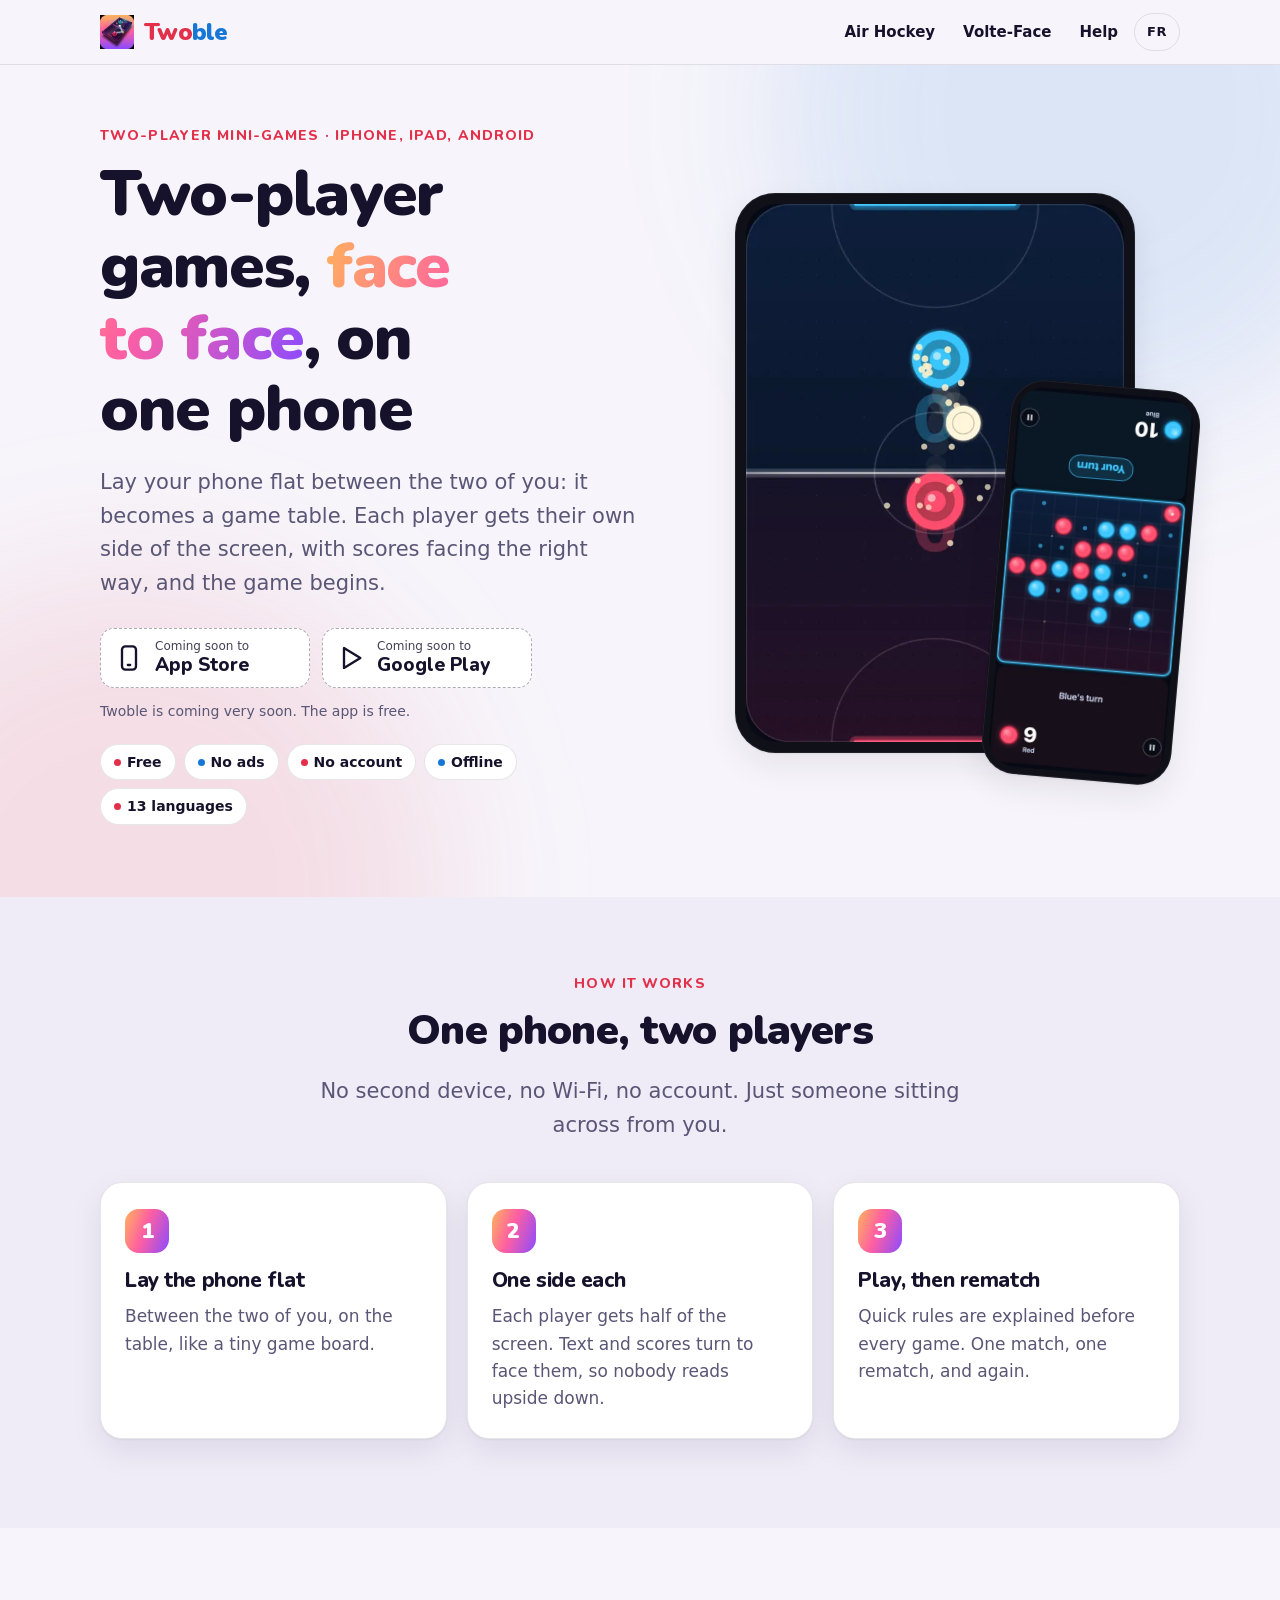
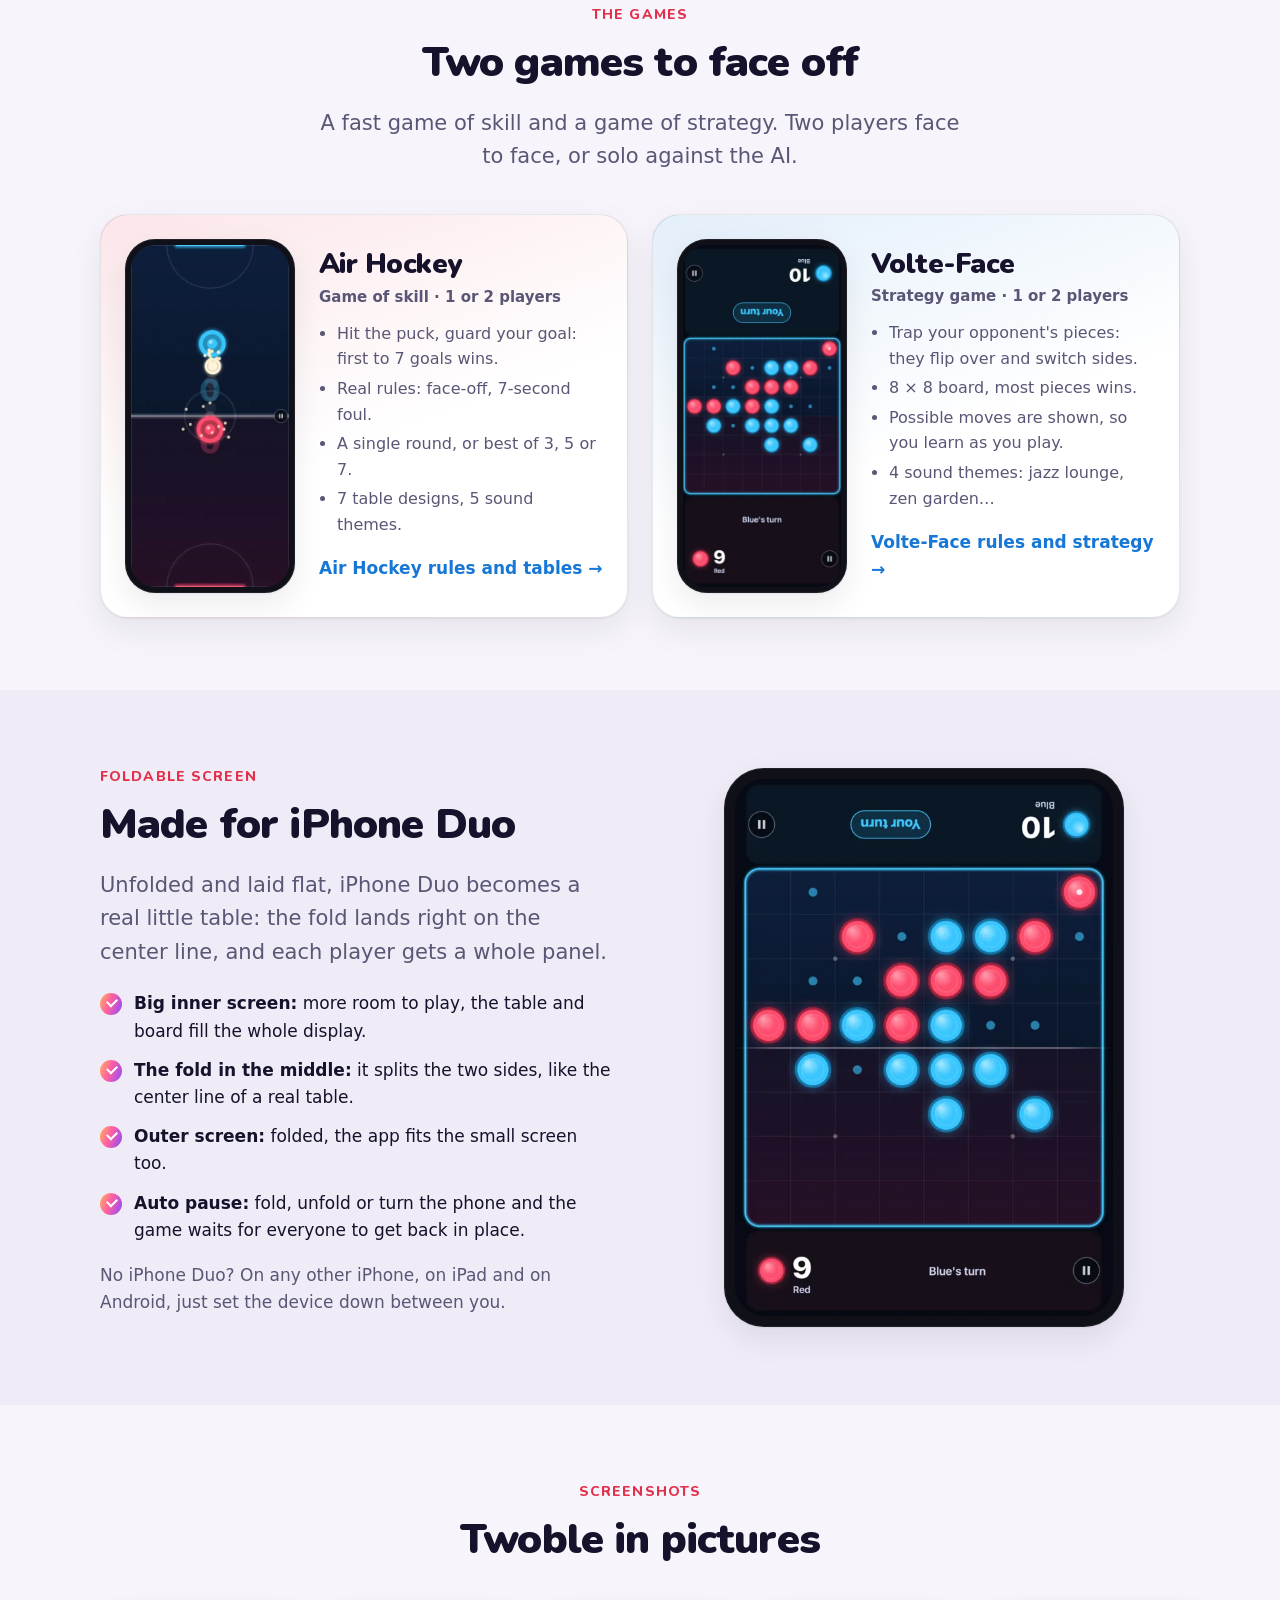
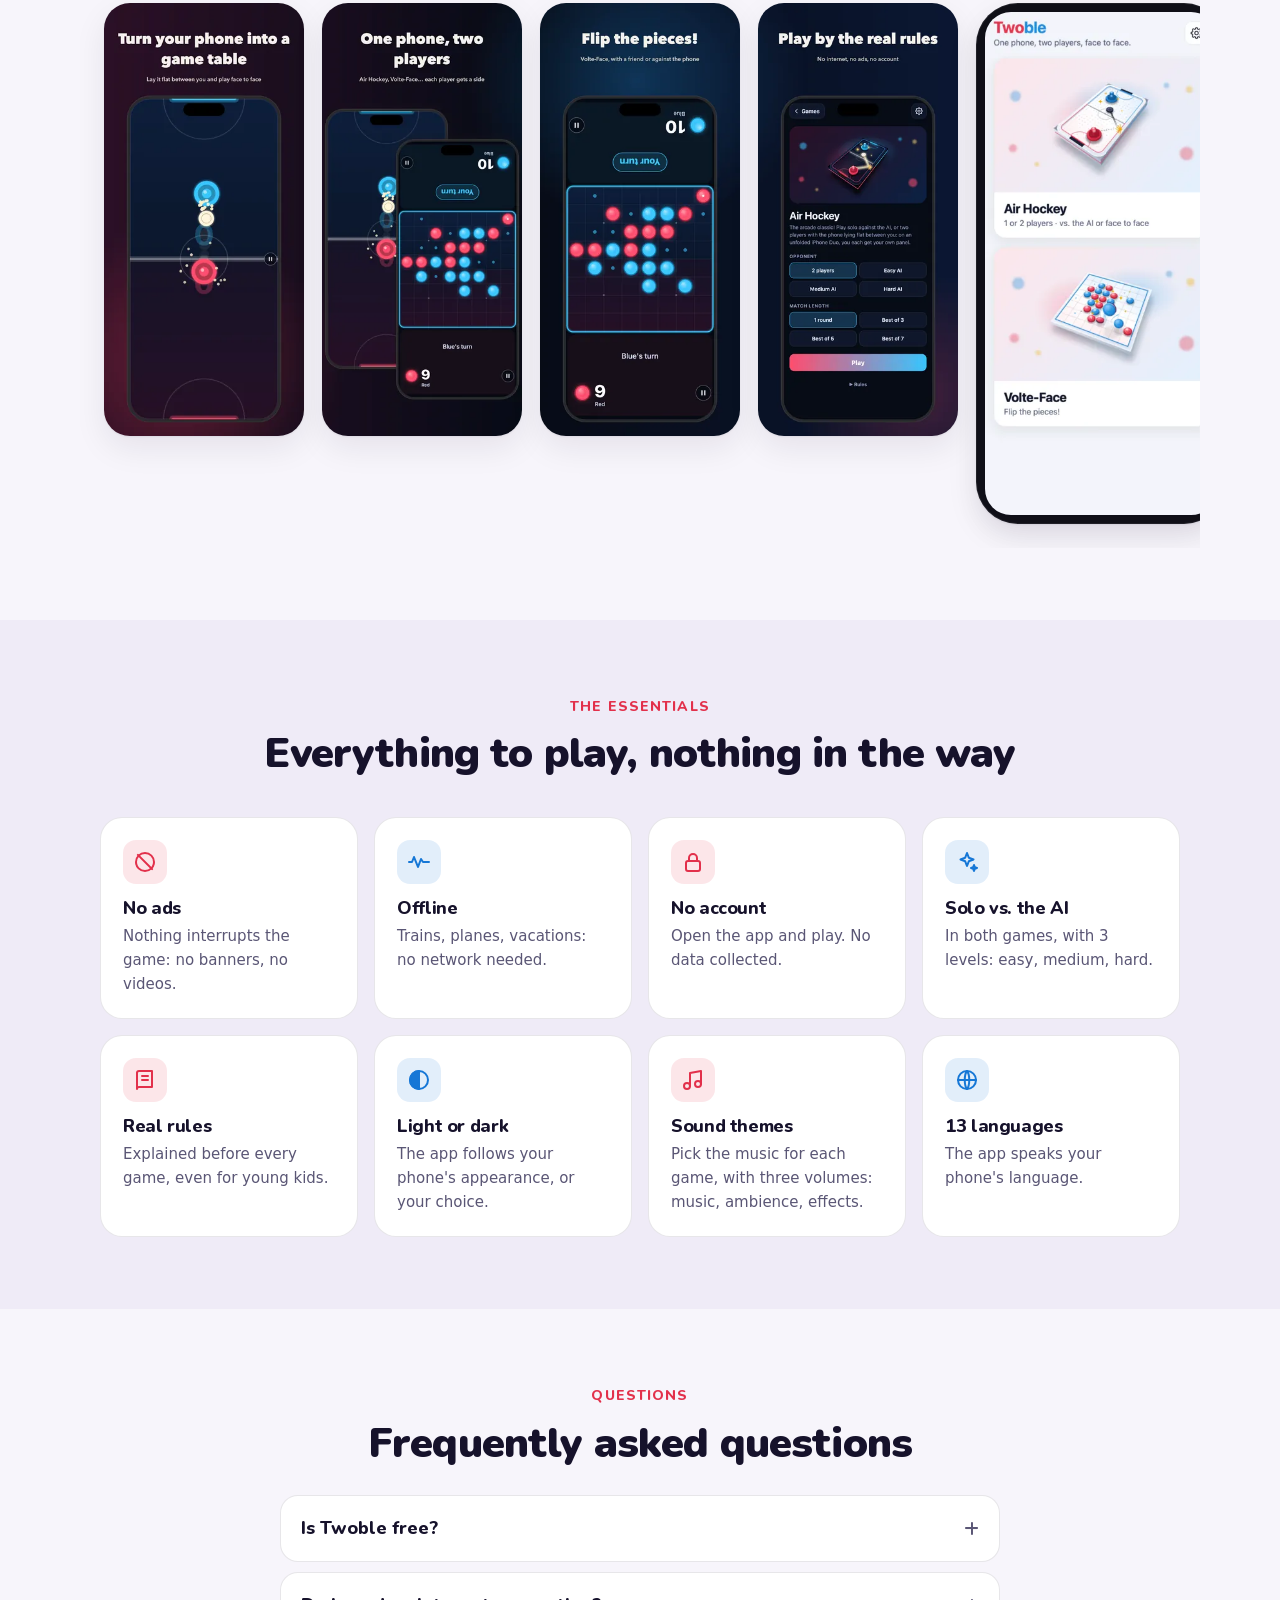
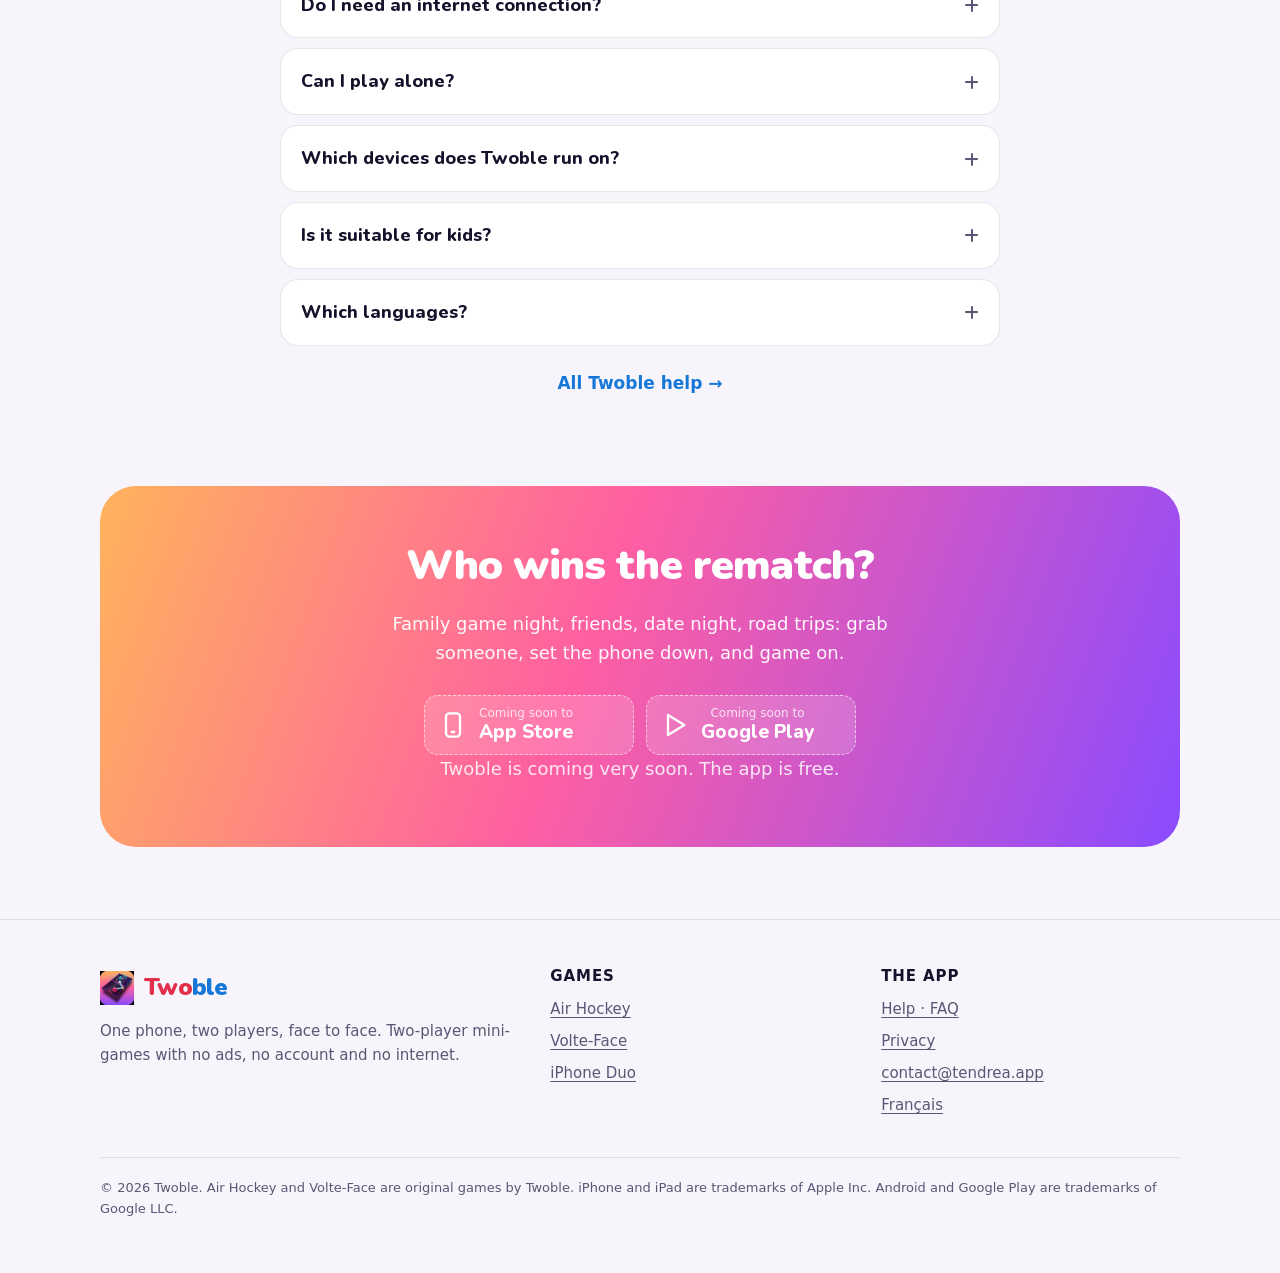
==== en/index.html @ 0d8c4d0e "Nouveau site Twoble : pages des jeux, captures, version anglaise, SEO - Accueil refait : présentatio" ====
<!doctype html>
<html lang="en">
<head>
<meta charset="utf-8">
<meta name="viewport" content="width=device-width, initial-scale=1, viewport-fit=cover">
<title>Twoble: 2 player games on one phone, face to face</title>
<meta name="description" content="Your phone becomes a game table: air hockey and Volte-Face, two players face to face or solo vs. the AI. Free, no ads, no account, offline.">
<link rel="canonical" href="https://me.bseb.it/twoble/en/">
<link rel="alternate" hreflang="fr" href="https://me.bseb.it/twoble/">
<link rel="alternate" hreflang="en" href="https://me.bseb.it/twoble/en/">
<link rel="alternate" hreflang="x-default" href="https://me.bseb.it/twoble/en/">
<meta name="robots" content="index, follow, max-image-preview:large">
<meta name="theme-color" content="#f7f5fb" media="(prefers-color-scheme: light)">
<meta name="theme-color" content="#090c1a" media="(prefers-color-scheme: dark)">
<meta name="color-scheme" content="light dark">
<meta name="apple-itunes-app" content="app-id=6828599340">
<meta property="og:type" content="website">
<meta property="og:site_name" content="Twoble">
<meta property="og:title" content="Twoble: 2 player games on one phone, face to face">
<meta property="og:description" content="Your phone becomes a game table: air hockey and Volte-Face, two players face to face or solo vs. the AI. Free, no ads, no account, offline.">
<meta property="og:url" content="https://me.bseb.it/twoble/en/">
<meta property="og:image" content="https://me.bseb.it/twoble/assets/img/og-en.jpg">
<meta property="og:image:width" content="1200">
<meta property="og:image:height" content="630">
<meta property="og:image:alt" content="Twoble: two-player games, face to face, on one phone">
<meta property="og:locale" content="en_US">
<meta property="og:locale:alternate" content="fr_FR">
<meta name="twitter:card" content="summary_large_image">
<link rel="icon" type="image/png" sizes="32x32" href="../favicon.png">
<link rel="icon" type="image/png" sizes="48x48" href="../favicon-48.png">
<link rel="apple-touch-icon" href="../apple-touch-icon.png">
<link rel="preload" href="../assets/fonts/nunito-latin.woff2" as="font" type="font/woff2" crossorigin>
<link rel="stylesheet" href="../assets/site.css?v=2026-10-30">
<script type="application/ld+json">{"@context":"https://schema.org","@graph":[{"@type":"WebSite","@id":"https://me.bseb.it/twoble/#website","name":"Twoble","url":"https://me.bseb.it/twoble/","inLanguage":["fr","en"]},{"@type":"WebPage","@id":"https://me.bseb.it/twoble/en/#webpage","url":"https://me.bseb.it/twoble/en/","name":"Twoble: 2 player games on one phone, face to face","description":"Your phone becomes a game table: air hockey and Volte-Face, two players face to face or solo vs. the AI. Free, no ads, no account, offline.","inLanguage":"en","isPartOf":{"@id":"https://me.bseb.it/twoble/#website"},"primaryImageOfPage":"https://me.bseb.it/twoble/assets/img/og-en.jpg","dateModified":"2026-10-30"},{"@type":"MobileApplication","@id":"https://me.bseb.it/twoble/#app","name":"Twoble","alternateName":"Twoble: Table for Two","description":"Your phone becomes a game table: air hockey and Volte-Face, two players face to face or solo vs. the AI. Free, no ads, no account, offline.","url":"https://me.bseb.it/twoble/en/","image":"https://me.bseb.it/twoble/assets/img/og-en.jpg","screenshot":["https://me.bseb.it/twoble/assets/img/en-store-01-table-640.webp","https://me.bseb.it/twoble/assets/img/en-store-02-deux-jeux-640.webp","https://me.bseb.it/twoble/assets/img/en-store-03-volte-face-640.webp","https://me.bseb.it/twoble/assets/img/en-store-04-regles-640.webp"],"applicationCategory":"GameApplication","applicationSubCategory":"Board games, two-player games","operatingSystem":"iOS 15+, iPadOS 15+, Android 7+","inLanguage":["fr","en","es","pt-BR","de","it","nl","pl","tr","ja","ko","zh-Hans","zh-Hant"],"contentRating":"4+","isAccessibleForFree":true,"offers":{"@type":"Offer","price":"0","priceCurrency":"EUR"}},{"@type":"FAQPage","mainEntity":[{"@type":"Question","name":"Is Twoble free?","acceptedAnswer":{"@type":"Answer","text":"Yes. Twoble is free and has no ads. No account needed."}},{"@type":"Question","name":"Do I need an internet connection?","acceptedAnswer":{"@type":"Answer","text":"No. Both games work completely offline: on the train, on a plane, on vacation or at the bottom of the garden."}},{"@type":"Question","name":"Can I play alone?","acceptedAnswer":{"@type":"Answer","text":"Yes. Air Hockey and Volte-Face can both be played against the AI, with three levels: easy, medium and hard."}},{"@type":"Question","name":"Which devices does Twoble run on?","acceptedAnswer":{"@type":"Answer","text":"iPhone and iPad (iOS 15 or later) and Android (Android 7 or later). The app is optimized for iPhone Duo and foldable phones."}},{"@type":"Question","name":"Is it suitable for kids?","acceptedAnswer":{"@type":"Answer","text":"Yes. The app is rated 4+, has no ads and collects no data. The rules are explained simply before every game, and Volte-Face shows the possible moves."}},{"@type":"Question","name":"Which languages?","acceptedAnswer":{"@type":"Answer","text":"13 languages: English, French, Spanish, Brazilian Portuguese, German, Italian, Dutch, Polish, Turkish, Japanese, Korean, Simplified Chinese and Traditional Chinese. The app follows your phone's language."}}]}]}</script>
</head>
<body>
<a class="skip" href="#main">Skip to content</a>
<div class="lang-hint" id="lang-hint" lang="fr"><div class="wrap"><a href="../" hreflang="fr">Cette page existe aussi en français →</a><button type="button" aria-label="Close">×</button></div></div>
<header class="site-header">
  <div class="wrap">
    <a class="logo" href="./" aria-label="Twoble home"><img src="../assets/img/icon-96.webp" width="34" height="34" alt=""><span class="wordmark"><span>Two</span><span>ble</span></span></a>
    <nav class="nav" aria-label="Main navigation">
      <a href="air-hockey.html">Air Hockey</a>
      <a href="volte-face.html">Volte-Face</a>
      <a class="hide-sm" href="support.html">Help</a>
      <a class="lang" href="../" hreflang="fr" lang="fr" title="Français">FR</a>
    </nav>
  </div>
</header>
<main id="main">

<section class="hero">
  <div class="wrap">
    <div>
      <span class="eyebrow">Two-player mini-games · iPhone, iPad, Android</span>
      <h1>Two-player games, <em>face to face</em>, on one phone</h1>
      <p class="lead">Lay your phone flat between the two of you: it becomes a game table. Each player gets their own side of the screen, with scores facing the right way, and the game begins.</p>
      <div class="stores"><span class="store soon"><svg viewBox="0 0 24 24" fill="none" stroke="currentColor" stroke-width="2" stroke-linecap="round" stroke-linejoin="round" aria-hidden="true"><rect x="6" y="2" width="12" height="20" rx="3"/><path d="M11 18h2"/></svg><span><small>Coming soon to</small><strong>App Store</strong></span></span><span class="store soon"><svg viewBox="0 0 24 24" fill="none" stroke="currentColor" stroke-width="2" stroke-linecap="round" stroke-linejoin="round" aria-hidden="true"><path d="M6 3.5v17l14-8.5z"/></svg><span><small>Coming soon to</small><strong>Google Play</strong></span></span></div><p class="store-note">Twoble is coming very soon. The app is free.</p>
      <ul class="chips" aria-label="At a glance">
        <li>Free</li><li>No ads</li><li>No account</li><li>Offline</li><li>13 languages</li>
      </ul>
    </div>
    <div class="devices">
      <div class="duo"><img src="../assets/img/en-duo-02-air-hockey-560.webp" srcset="../assets/img/en-duo-02-air-hockey-560.webp 560w, ../assets/img/en-duo-02-air-hockey-1120.webp 1120w" sizes="(max-width: 900px) 78vw, 400px" width="560" height="796" alt="Air hockey on an unfolded iPhone Duo: red mallet at the bottom, blue at the top, the fold across the middle of the table" fetchpriority="high" decoding="async"></div>
      <div class="phone "><img src="../assets/img/en-vf-play-dark-360.webp" srcset="../assets/img/en-vf-play-dark-360.webp 360w, ../assets/img/en-vf-play-dark-720.webp 720w" sizes="190px" width="360" height="780" alt="A game of Volte-Face on a phone: red and blue pieces on an 8 × 8 board" fetchpriority="high" decoding="async"></div>
    </div>
  </div>
</section>

<section class="band" id="how-it-works">
  <div class="wrap center">
    <span class="eyebrow">How it works</span>
    <h2>One phone, two players</h2>
    <p class="lead">No second device, no Wi-Fi, no account. Just someone sitting across from you.</p>
    <ol class="steps" style="text-align:left">
      <li><h3>Lay the phone flat</h3><p>Between the two of you, on the table, like a tiny game board.</p></li>
      <li><h3>One side each</h3><p>Each player gets half of the screen. Text and scores turn to face them, so nobody reads upside down.</p></li>
      <li><h3>Play, then rematch</h3><p>Quick rules are explained before every game. One match, one rematch, and again.</p></li>
    </ol>
  </div>
</section>

<section id="games">
  <div class="wrap">
    <div class="center">
      <span class="eyebrow">The games</span>
      <h2>Two games to face off</h2>
      <p class="lead">A fast game of skill and a game of strategy. Two players face to face, or solo against the AI.</p>
    </div>
    <div class="games">
      <article class="game red">
        <div class="phone "><img src="../assets/img/ah-neon-360.webp" srcset="../assets/img/ah-neon-360.webp 360w, ../assets/img/ah-neon-720.webp 720w" sizes="170px" width="360" height="780" alt="Air hockey table with the Neon design, mid-game" loading="lazy" decoding="async"></div>
        <div>
          <h3>Air Hockey</h3>
          <p class="tag">Game of skill · 1 or 2 players</p>
          <ul>
            <li>Hit the puck, guard your goal: first to 7 goals wins.</li>
            <li>Real rules: face-off, 7-second foul.</li>
            <li>A single round, or best of 3, 5 or 7.</li>
            <li>7 table designs, 5 sound themes.</li>
          </ul>
          <a class="more" href="air-hockey.html">Air Hockey rules and tables</a>
        </div>
      </article>
      <article class="game blue">
        <div class="phone "><img src="../assets/img/en-vf-play-dark-360.webp" srcset="../assets/img/en-vf-play-dark-360.webp 360w, ../assets/img/en-vf-play-dark-720.webp 720w" sizes="170px" width="360" height="780" alt="Volte-Face board in the middle of a game" loading="lazy" decoding="async"></div>
        <div>
          <h3>Volte-Face</h3>
          <p class="tag">Strategy game · 1 or 2 players</p>
          <ul>
            <li>Trap your opponent's pieces: they flip over and switch sides.</li>
            <li>8 × 8 board, most pieces wins.</li>
            <li>Possible moves are shown, so you learn as you play.</li>
            <li>4 sound themes: jazz lounge, zen garden…</li>
          </ul>
          <a class="more" href="volte-face.html">Volte-Face rules and strategy</a>
        </div>
      </article>
    </div>
  </div>
</section>

<section class="band" id="iphone-duo">
  <div class="wrap split">
    <div>
      <span class="eyebrow">Foldable screen</span>
      <h2>Made for iPhone Duo</h2>
      <p class="lead">Unfolded and laid flat, iPhone Duo becomes a real little table: the fold lands right on the center line, and each player gets a whole panel.</p>
      <ul class="checks">
        <li><b>Big inner screen:</b> more room to play, the table and board fill the whole display.</li>
        <li><b>The fold in the middle:</b> it splits the two sides, like the center line of a real table.</li>
        <li><b>Outer screen:</b> folded, the app fits the small screen too.</li>
        <li><b>Auto pause:</b> fold, unfold or turn the phone and the game waits for everyone to get back in place.</li>
      </ul>
      <p class="muted" style="margin-top:18px">No iPhone Duo? On any other iPhone, on iPad and on Android, just set the device down between you.</p>
    </div>
    <div class="pair" style="align-items:center">
      <div class="duo"><img src="../assets/img/en-duo-03-volte-face-560.webp" srcset="../assets/img/en-duo-03-volte-face-560.webp 560w, ../assets/img/en-duo-03-volte-face-1120.webp 1120w" sizes="(max-width: 900px) 70vw, 400px" width="560" height="796" alt="Volte-Face on the iPhone Duo inner screen: one panel per player" loading="lazy" decoding="async"></div>
    </div>
  </div>
</section>

<section id="screenshots">
  <div class="wrap center">
    <span class="eyebrow">Screenshots</span>
    <h2>Twoble in pictures</h2>
  </div>
  <div class="gallery" tabindex="0" aria-label="Twoble screenshots">
    <figure><img src="../assets/img/en-store-01-table-320.webp" srcset="../assets/img/en-store-01-table-320.webp 320w, ../assets/img/en-store-01-table-640.webp 640w" sizes="240px" width="320" height="694" alt="Your phone becomes a game table: air hockey" loading="lazy" decoding="async"></figure>
    <figure><img src="../assets/img/en-store-02-deux-jeux-320.webp" srcset="../assets/img/en-store-02-deux-jeux-320.webp 320w, ../assets/img/en-store-02-deux-jeux-640.webp 640w" sizes="240px" width="320" height="694" alt="One phone, two players: Air Hockey and Volte-Face" loading="lazy" decoding="async"></figure>
    <figure><img src="../assets/img/en-store-03-volte-face-320.webp" srcset="../assets/img/en-store-03-volte-face-320.webp 320w, ../assets/img/en-store-03-volte-face-640.webp 640w" sizes="240px" width="320" height="694" alt="Flip the pieces: Volte-Face, two players or against the phone" loading="lazy" decoding="async"></figure>
    <figure><img src="../assets/img/en-store-04-regles-320.webp" srcset="../assets/img/en-store-04-regles-320.webp 320w, ../assets/img/en-store-04-regles-640.webp 640w" sizes="240px" width="320" height="694" alt="Real rules, no internet, no ads, no account" loading="lazy" decoding="async"></figure>
    <figure><div class="phone "><img src="../assets/img/en-hub-light-360.webp" srcset="../assets/img/en-hub-light-360.webp 360w, ../assets/img/en-hub-light-720.webp 720w" sizes="240px" width="360" height="780" alt="The Twoble home screen in light mode" loading="lazy" decoding="async"></div></figure>
  </div>
</section>

<section class="band">
  <div class="wrap">
    <div class="center">
      <span class="eyebrow">The essentials</span>
      <h2>Everything to play, nothing in the way</h2>
    </div>
    <div class="features">
      <div class="feature"><div class="ico"><svg viewBox="0 0 24 24" fill="none" stroke="currentColor" stroke-width="2" stroke-linecap="round" stroke-linejoin="round" aria-hidden="true"><path d="M4.9 4.9l14.2 14.2"/><circle cx="12" cy="12" r="9"/></svg></div><h3>No ads</h3><p>Nothing interrupts the game: no banners, no videos.</p></div>
      <div class="feature"><div class="ico"><svg viewBox="0 0 24 24" fill="none" stroke="currentColor" stroke-width="2" stroke-linecap="round" stroke-linejoin="round" aria-hidden="true"><path d="M2 12h3l2-5 4 10 3-8 2 3h6"/></svg></div><h3>Offline</h3><p>Trains, planes, vacations: no network needed.</p></div>
      <div class="feature"><div class="ico"><svg viewBox="0 0 24 24" fill="none" stroke="currentColor" stroke-width="2" stroke-linecap="round" stroke-linejoin="round" aria-hidden="true"><rect x="5" y="11" width="14" height="10" rx="2"/><path d="M8 11V8a4 4 0 0 1 8 0v3"/></svg></div><h3>No account</h3><p>Open the app and play. No data collected.</p></div>
      <div class="feature"><div class="ico"><svg viewBox="0 0 24 24" fill="none" stroke="currentColor" stroke-width="2" stroke-linecap="round" stroke-linejoin="round" aria-hidden="true"><path d="M12 3l1.8 4.7L18.5 9.5l-4.7 1.8L12 16l-1.8-4.7L5.5 9.5l4.7-1.8z"/><path d="M19 15l.8 2.2L22 18l-2.2.8L19 21l-.8-2.2L16 18l2.2-.8z"/></svg></div><h3>Solo vs. the AI</h3><p>In both games, with 3 levels: easy, medium, hard.</p></div>
      <div class="feature"><div class="ico"><svg viewBox="0 0 24 24" fill="none" stroke="currentColor" stroke-width="2" stroke-linecap="round" stroke-linejoin="round" aria-hidden="true"><path d="M4 5a2 2 0 0 1 2-2h13v16H6a2 2 0 0 0-2 2z"/><path d="M4 19V5M9 8h6M9 12h6"/></svg></div><h3>Real rules</h3><p>Explained before every game, even for young kids.</p></div>
      <div class="feature"><div class="ico"><svg viewBox="0 0 24 24" fill="none" stroke="currentColor" stroke-width="2" stroke-linecap="round" stroke-linejoin="round" aria-hidden="true"><circle cx="12" cy="12" r="9"/><path d="M12 3a9 9 0 0 0 0 18z" fill="currentColor"/></svg></div><h3>Light or dark</h3><p>The app follows your phone's appearance, or your choice.</p></div>
      <div class="feature"><div class="ico"><svg viewBox="0 0 24 24" fill="none" stroke="currentColor" stroke-width="2" stroke-linecap="round" stroke-linejoin="round" aria-hidden="true"><path d="M9 18V5l11-2v13"/><circle cx="6" cy="18" r="3"/><circle cx="17" cy="16" r="3"/></svg></div><h3>Sound themes</h3><p>Pick the music for each game, with three volumes: music, ambience, effects.</p></div>
      <div class="feature"><div class="ico"><svg viewBox="0 0 24 24" fill="none" stroke="currentColor" stroke-width="2" stroke-linecap="round" stroke-linejoin="round" aria-hidden="true"><circle cx="12" cy="12" r="9"/><path d="M3 12h18M12 3c3 3.5 3 14.5 0 18M12 3c-3 3.5-3 14.5 0 18"/></svg></div><h3>13 languages</h3><p>The app speaks your phone's language.</p></div>
    </div>
  </div>
</section>

<section id="faq">
  <div class="wrap narrow">
    <div class="center">
      <span class="eyebrow">Questions</span>
      <h2>Frequently asked questions</h2>
    </div>
    <div class="faq"><details><summary>Is Twoble free?</summary><div><p>Yes. Twoble is free and has no ads. No account needed.</p></div></details><details><summary>Do I need an internet connection?</summary><div><p>No. Both games work completely offline: on the train, on a plane, on vacation or at the bottom of the garden.</p></div></details><details><summary>Can I play alone?</summary><div><p>Yes. Air Hockey and Volte-Face can both be played against the AI, with three levels: easy, medium and hard.</p></div></details><details><summary>Which devices does Twoble run on?</summary><div><p>iPhone and iPad (iOS 15 or later) and Android (Android 7 or later). The app is optimized for iPhone Duo and foldable phones.</p></div></details><details><summary>Is it suitable for kids?</summary><div><p>Yes. The app is rated 4+, has no ads and collects no data. The rules are explained simply before every game, and Volte-Face shows the possible moves.</p></div></details><details><summary>Which languages?</summary><div><p>13 languages: English, French, Spanish, Brazilian Portuguese, German, Italian, Dutch, Polish, Turkish, Japanese, Korean, Simplified Chinese and Traditional Chinese. The app follows your phone's language.</p></div></details></div>
    <p class="center" style="margin-top:24px"><a class="more" href="support.html">All Twoble help</a></p>
  </div>
</section>

<section style="padding-top:0">
  <div class="wrap">
    <div class="cta">
      <h2>Who wins the rematch?</h2>
      <p>Family game night, friends, date night, road trips: grab someone, set the phone down, and game on.</p>
      <div class="stores"><span class="store soon"><svg viewBox="0 0 24 24" fill="none" stroke="currentColor" stroke-width="2" stroke-linecap="round" stroke-linejoin="round" aria-hidden="true"><rect x="6" y="2" width="12" height="20" rx="3"/><path d="M11 18h2"/></svg><span><small>Coming soon to</small><strong>App Store</strong></span></span><span class="store soon"><svg viewBox="0 0 24 24" fill="none" stroke="currentColor" stroke-width="2" stroke-linecap="round" stroke-linejoin="round" aria-hidden="true"><path d="M6 3.5v17l14-8.5z"/></svg><span><small>Coming soon to</small><strong>Google Play</strong></span></span></div><p class="store-note">Twoble is coming very soon. The app is free.</p>
    </div>
  </div>
</section>
</main>
<footer class="site-footer">
  <div class="wrap">
    <div class="about">
      <a class="logo" href="./" aria-label="Twoble home"><img src="../assets/img/icon-96.webp" width="34" height="34" alt="" loading="lazy"><span class="wordmark"><span>Two</span><span>ble</span></span></a>
      <p style="margin-top:12px">One phone, two players, face to face. Two-player mini-games with no ads, no account and no internet.</p>
    </div>
    <div>
      <h2>Games</h2>
      <ul>
        <li><a href="air-hockey.html">Air Hockey</a></li>
        <li><a href="volte-face.html">Volte-Face</a></li>
        <li><a href="./#iphone-duo">iPhone Duo</a></li>
      </ul>
    </div>
    <div>
      <h2>The app</h2>
      <ul>
        <li><a href="support.html">Help · FAQ</a></li>
        <li><a href="privacy.html">Privacy</a></li>
        <li><a href="mailto:contact@tendrea.app">contact@tendrea.app</a></li>
        <li><a href="../" hreflang="fr" lang="fr">Français</a></li>
      </ul>
    </div>
    <p class="legal">© 2026 Twoble. Air Hockey and Volte-Face are original games by Twoble. iPhone and iPad are trademarks of Apple Inc. Android and Google Play are trademarks of Google LLC.</p>
  </div>
</footer>
<script>
(function () {
  var key = 'twoble-lang-hint', el = document.getElementById('lang-hint');
  try { if (localStorage.getItem(key)) return; } catch (e) {}
  var langs = navigator.languages && navigator.languages.length ? navigator.languages : [navigator.language || ''];
  var fr = function (l) { return String(l).toLowerCase().indexOf('fr') === 0; };
  var show = document.documentElement.lang === 'fr' ? !langs.some(fr) : fr(langs[0]);
  if (!show) return;
  el.className += ' show';
  el.querySelector('button').onclick = function () {
    el.className = 'lang-hint';
    try { localStorage.setItem(key, '1'); } catch (e) {}
  };
})();
</script>
</body>
</html>
---- assets/site.css ----
/* Twoble website: one stylesheet for every page, light and dark. */
@font-face {
  font-family: "Nunito";
  src: url("fonts/nunito-latin.woff2") format("woff2");
  font-weight: 600 900;
  font-display: swap;
  unicode-range: U+0000-00FF, U+0131, U+0152-0153, U+02BB-02BC, U+02C6, U+02DA, U+02DC, U+0304, U+0308, U+0329, U+2000-206F, U+20AC, U+2122, U+2191, U+2193, U+2212, U+2215, U+FEFF, U+FFFD;
}

:root {
  color-scheme: light dark;
  --bg: #f7f5fb;
  --bg-2: #efebf7;
  --surface: #ffffff;
  --fg: #16122b;
  --muted: #5a5675;
  --line: rgba(22, 18, 43, .1);
  --red: #e2304b;
  --blue: #1677d6;
  --red-soft: rgba(226, 48, 75, .12);
  --blue-soft: rgba(22, 119, 214, .12);
  --sunset: linear-gradient(110deg, #ffb35c 0%, #ff5fa2 45%, #8a4bff 100%);
  --shadow: 0 1px 2px rgba(22, 18, 43, .06), 0 12px 32px rgba(22, 18, 43, .08);
  --device: #101018;
  --radius: 22px;
  --display: ui-rounded, "SF Pro Rounded", "Nunito", system-ui, sans-serif;
  --text: system-ui, -apple-system, "Segoe UI", Roboto, "Helvetica Neue", Arial, sans-serif;
}
@media (prefers-color-scheme: dark) {
  :root {
    --bg: #090c1a;
    --bg-2: #0e1328;
    --surface: #121834;
    --fg: #eef1ff;
    --muted: #9ba4c9;
    --line: rgba(255, 255, 255, .09);
    --red: #ff4d6d;
    --blue: #38c6ff;
    --red-soft: rgba(255, 77, 109, .14);
    --blue-soft: rgba(56, 198, 255, .13);
    --shadow: 0 1px 2px rgba(0, 0, 0, .4), 0 16px 40px rgba(0, 0, 0, .35);
    --device: #05060c;
  }
}

* { box-sizing: border-box; }
html { -webkit-text-size-adjust: 100%; scroll-padding-top: 80px; }
@media (prefers-reduced-motion: no-preference) { html { scroll-behavior: smooth; } }
body { margin: 0; background: var(--bg); color: var(--fg); font: 17px/1.6 var(--text); overflow-x: hidden; }
img { max-width: 100%; height: auto; display: block; }
a { color: var(--blue); text-underline-offset: 3px; }
a:hover { text-decoration-thickness: 2px; }
:focus-visible { outline: 3px solid var(--blue); outline-offset: 3px; border-radius: 6px; }
h1, h2, h3 { font-family: var(--display); line-height: 1.12; letter-spacing: -.02em; margin: 0 0 .5em; text-wrap: balance; }
h1 { font-size: clamp(36px, 6.2vw, 64px); font-weight: 900; }
h2 { font-size: clamp(28px, 4vw, 42px); font-weight: 900; }
h3 { font-size: 21px; font-weight: 800; }
p { margin: 0 0 1em; }
b, strong { font-weight: 700; }
.wrap { width: 100%; max-width: 1120px; margin: 0 auto; padding: 0 20px; }
.narrow { max-width: 760px; }
.muted { color: var(--muted); }
.skip { position: absolute; left: -999px; top: 8px; background: var(--surface); padding: 8px 14px; border-radius: 10px; z-index: 50; }
.skip:focus { left: 8px; }

/* Header */
.site-header { position: sticky; top: 0; z-index: 20; background: color-mix(in srgb, var(--bg) 82%, transparent);
  -webkit-backdrop-filter: saturate(1.6) blur(14px); backdrop-filter: saturate(1.6) blur(14px); border-bottom: 1px solid var(--line); }
.site-header .wrap { display: flex; align-items: center; gap: 16px; height: 64px; }
.logo { display: flex; align-items: center; gap: 10px; text-decoration: none; color: var(--fg); margin-right: auto; }
.logo img { width: 34px; height: 34px; }
.wordmark { font-family: var(--display); font-weight: 900; font-size: 24px; letter-spacing: -.03em; }
.wordmark span:first-child { color: var(--red); }
.wordmark span:last-child { color: var(--blue); }
.nav { display: flex; align-items: center; gap: 4px; }
.nav a { color: var(--fg); text-decoration: none; font-weight: 600; font-size: 15px; padding: 8px 12px; border-radius: 99px; white-space: nowrap; }
.nav a:hover, .nav a[aria-current="page"] { background: var(--bg-2); }
.nav .lang { border: 1px solid var(--line); font-size: 13px; letter-spacing: .04em; }
@media (max-width: 760px) {
  .nav .hide-sm { display: none; }
  .nav a { padding: 8px 9px; }
}
@media (max-width: 420px) {
  .wrap { padding: 0 16px; }
  .site-header .wrap { gap: 8px; }
  .logo { gap: 8px; }
  .logo img { width: 30px; height: 30px; }
  .wordmark { font-size: 21px; }
  .nav { gap: 2px; }
  .nav a { font-size: 14px; padding: 6px 7px; }
}

/* Language suggestion */
.lang-hint { display: none; background: var(--sunset); color: #fff; font-weight: 600; font-size: 15px; }
.lang-hint.show { display: block; }
.lang-hint .wrap { display: flex; align-items: center; gap: 12px; min-height: 44px; }
.lang-hint a { color: #fff; margin-right: auto; }
.lang-hint button { background: none; border: 0; color: #fff; font-size: 22px; line-height: 1; cursor: pointer; padding: 4px 8px; }

/* Sections */
section { padding: 72px 0; }
.eyebrow { display: inline-block; font-family: var(--display); font-weight: 800; font-size: 14px; letter-spacing: .08em;
  text-transform: uppercase; color: var(--red); margin-bottom: 12px; }
.lead { font-size: clamp(18px, 2.2vw, 21px); color: var(--muted); max-width: 640px; }
.center { text-align: center; }
.center .lead { margin-left: auto; margin-right: auto; }
.band { background: var(--bg-2); }

/* Hero */
.hero { position: relative; padding: 56px 0 72px; overflow: hidden; isolation: isolate; }
.hero::before, .hero::after { content: ""; position: absolute; z-index: -1; width: 620px; height: 620px; border-radius: 50%; filter: blur(80px); opacity: .55; }
.hero::before { background: var(--blue-soft); top: -260px; right: -120px; opacity: 1; }
.hero::after { background: var(--red-soft); bottom: -300px; left: -180px; opacity: 1; }
.hero .wrap { display: grid; grid-template-columns: 1.05fr .95fr; gap: 48px; align-items: center; }
.hero .wrap > *, .split > * { min-width: 0; }
.hero h1 { margin-bottom: 20px; }
.hero h1 em { font-style: normal; background: var(--sunset); -webkit-background-clip: text; background-clip: text; color: transparent; }
@media (max-width: 900px) {
  .hero { padding-top: 36px; }
  .hero .wrap { grid-template-columns: 1fr; gap: 40px; }
}

.chips { display: flex; flex-wrap: wrap; gap: 8px; margin: 22px 0 0; padding: 0; list-style: none; }
.chips li { display: inline-flex; align-items: center; gap: 6px; padding: 6px 13px; border-radius: 99px; background: var(--surface);
  border: 1px solid var(--line); font-size: 14px; font-weight: 600; }
.chips li::before { content: ""; width: 7px; height: 7px; border-radius: 50%; background: var(--blue); }
.chips li:nth-child(odd)::before { background: var(--red); }

/* Store buttons */
.stores { display: flex; flex-wrap: wrap; gap: 12px; margin-top: 28px; }
.store { display: inline-flex; align-items: center; gap: 12px; padding: 10px 20px 10px 14px; border-radius: 14px; text-decoration: none;
  background: var(--fg); color: var(--bg); flex: 0 1 210px; min-width: 0; }
.store svg { width: 28px; height: 28px; flex: none; }
.store small { display: block; font-size: 12px; opacity: .8; line-height: 1.2; }
.store strong { display: block; font-family: var(--display); font-size: 19px; font-weight: 800; line-height: 1.2; }
.store.soon { background: var(--surface); color: var(--fg); border: 1.5px dashed color-mix(in srgb, var(--fg) 35%, transparent); }
.store-note { font-size: 14px; color: var(--muted); margin: 12px 0 0; }
@media (max-width: 520px) {
  .stores { gap: 10px; }
  .store { flex: 1 1 0; gap: 10px; padding: 9px 12px; }
  .store svg { width: 24px; height: 24px; }
  .store strong { font-size: 17px; }
}

/* Devices */
.devices { position: relative; display: flex; justify-content: center; align-items: center; min-height: 420px; }
.phone { position: relative; width: 250px; padding: 9px; border-radius: 42px; background: var(--device); box-shadow: var(--shadow), 0 0 0 1px rgba(255, 255, 255, .07) inset; flex: none; }
.phone img { border-radius: 33px; width: 100%; aspect-ratio: 430 / 932; object-fit: cover; }
.phone.sm { width: 200px; border-radius: 36px; padding: 7px; }
.phone.sm img { border-radius: 29px; }
.duo { position: relative; width: min(400px, 100%); padding: 11px; border-radius: 40px; background: var(--device); box-shadow: var(--shadow), 0 0 0 1px rgba(255, 255, 255, .07) inset; flex: none; }
.duo img { border-radius: 30px; width: 100%; aspect-ratio: 669 / 951; object-fit: cover; }
.duo::after { content: ""; position: absolute; left: 11px; right: 11px; top: 50%; height: 2px; transform: translateY(-1px);
  background: linear-gradient(90deg, transparent, rgba(255, 255, 255, .28) 12%, rgba(255, 255, 255, .28) 88%, transparent); pointer-events: none; }
.duo.outer { width: 230px; border-radius: 36px; padding: 9px; }
.duo.outer img { aspect-ratio: 466 / 678; border-radius: 28px; }
.duo.outer::after { display: none; }
.hero .devices .duo { width: min(400px, 78vw); }
.hero .devices .phone { position: absolute; right: -6px; bottom: -28px; width: min(190px, 36vw); padding: 7px; border-radius: 34px; transform: rotate(5deg); }
.hero .devices .phone img { border-radius: 27px; }
@media (max-width: 900px) { .hero .devices .phone { right: 0; } }
.pair { display: flex; gap: 20px; justify-content: center; align-items: flex-start; }
.pair .phone { width: min(250px, calc(50% - 10px)); }
.pair .phone:only-child { width: min(280px, 70%); }
.pair .phone:nth-child(2) { margin-top: 40px; }
@media (max-width: 600px) {
  .pair .phone { width: calc(50% - 10px); padding: 6px; border-radius: 30px; }
  .pair .phone img { border-radius: 24px; }
  .pair .phone:nth-child(2) { margin-top: 28px; }
}
figure { margin: 0; }
figcaption { font-size: 14px; color: var(--muted); text-align: center; margin-top: 12px; }

/* Steps */
.steps { display: grid; grid-template-columns: repeat(3, 1fr); gap: 20px; counter-reset: step; margin-top: 40px; padding: 0; list-style: none; }
.steps li { background: var(--surface); border: 1px solid var(--line); border-radius: var(--radius); padding: 26px 24px; box-shadow: var(--shadow); counter-increment: step; }
.steps li::before { content: counter(step); display: grid; place-items: center; width: 44px; height: 44px; border-radius: 14px; margin-bottom: 16px;
  font-family: var(--display); font-weight: 900; font-size: 22px; color: #fff; background: var(--sunset); }
.steps p { margin: 0; color: var(--muted); }
@media (max-width: 820px) { .steps { grid-template-columns: 1fr; } }

/* Game cards */
.games { display: grid; grid-template-columns: 1fr 1fr; gap: 24px; margin-top: 40px; }
.game { display: grid; grid-template-columns: 170px 1fr; gap: 24px; align-items: center; background: var(--surface); border: 1px solid var(--line);
  border-radius: 28px; padding: 24px; box-shadow: var(--shadow); position: relative; overflow: hidden; }
.game.red { background: linear-gradient(160deg, var(--red-soft), transparent 55%), var(--surface); }
.game.blue { background: linear-gradient(160deg, var(--blue-soft), transparent 55%), var(--surface); }
.game .phone { width: 170px; padding: 6px; border-radius: 30px; }
.game .phone img { border-radius: 24px; }
.game h3 { font-size: 28px; font-weight: 900; margin-bottom: 4px; }
.game .tag { font-weight: 700; color: var(--muted); font-size: 15px; margin-bottom: 12px; }
.game ul { margin: 0 0 18px; padding-left: 18px; color: var(--muted); font-size: 16px; }
.game ul li { margin-bottom: 4px; }
.more { font-weight: 700; text-decoration: none; }
.more::after { content: " →"; }
.game .more::before { content: ""; position: absolute; inset: 0; }
@media (max-width: 960px) { .games { grid-template-columns: 1fr; } }
@media (max-width: 520px) {
  .game { grid-template-columns: 1fr; }
  .game .phone { width: 150px; margin: 0 auto; }
}

/* Split feature (text + image) */
.split { display: grid; grid-template-columns: 1fr 1fr; gap: 56px; align-items: center; }
.split.flip > :first-child { order: 2; }
@media (max-width: 900px) { .split { grid-template-columns: 1fr; gap: 40px; } .split.flip > :first-child { order: 0; } }
.checks { list-style: none; padding: 0; margin: 20px 0 0; }
.checks li { position: relative; padding-left: 34px; margin-bottom: 12px; }
.checks li::before { content: ""; position: absolute; left: 0; top: 3px; width: 22px; height: 22px; border-radius: 50%; background: var(--sunset); }
.checks li::after { content: ""; position: absolute; left: 7px; top: 8px; width: 8px; height: 5px; border: solid #fff; border-width: 0 0 2.5px 2.5px; transform: rotate(-45deg); }

/* Features grid */
.features { display: grid; grid-template-columns: repeat(4, 1fr); gap: 16px; margin-top: 40px; }
.feature { background: var(--surface); border: 1px solid var(--line); border-radius: var(--radius); padding: 22px; }
.feature .ico { width: 44px; height: 44px; border-radius: 13px; display: grid; place-items: center; margin-bottom: 14px; background: var(--blue-soft); color: var(--blue); }
.feature:nth-child(odd) .ico { background: var(--red-soft); color: var(--red); }
.feature .ico svg { width: 24px; height: 24px; }
.feature h3 { font-size: 18px; margin-bottom: 6px; }
.feature p { margin: 0; color: var(--muted); font-size: 15px; }
@media (max-width: 960px) { .features { grid-template-columns: 1fr 1fr; } }
@media (max-width: 520px) { .features { grid-template-columns: 1fr; } }

/* Gallery */
.gallery { display: flex; gap: 18px; overflow-x: auto; scroll-snap-type: x mandatory; padding: 8px 20px 24px; margin: 32px auto 0; max-width: 1120px;
  scrollbar-width: thin; -webkit-overflow-scrolling: touch; }
.gallery figure { flex: none; width: 240px; scroll-snap-align: center; }
.gallery > :first-child { margin-left: auto; }
.gallery > :last-child { margin-right: auto; }
.gallery img { border-radius: 26px; box-shadow: var(--shadow); aspect-ratio: 1290 / 2796; object-fit: cover; }
@media (min-width: 1100px) { .gallery figure { width: 200px; } }

/* Theme grid (air hockey tables) */
.themes { display: grid; grid-template-columns: repeat(7, 1fr); gap: 14px; margin-top: 32px; }
.themes figure { text-align: center; }
.themes img { border-radius: 18px; box-shadow: var(--shadow); aspect-ratio: 430 / 932; object-fit: cover; border: 4px solid var(--device); }
.themes figcaption { margin-top: 10px; color: var(--fg); font-weight: 700; font-size: 15px; }
.themes figcaption span { display: block; color: var(--muted); font-weight: 400; font-size: 13px; line-height: 1.35; margin-top: 2px; }
.mode-label { display: inline-block; font-size: 12px; font-weight: 700; padding: 2px 8px; border-radius: 99px; background: var(--bg-2); color: var(--muted); margin-top: 6px; }
@media (max-width: 1000px) { .themes { grid-template-columns: repeat(4, 1fr); } }
@media (max-width: 560px) { .themes { grid-template-columns: repeat(2, 1fr); } }

/* Rules */
.rules { counter-reset: rule; list-style: none; padding: 0; margin: 28px 0 0; display: grid; gap: 12px; }
.rules li { counter-increment: rule; position: relative; padding: 16px 18px 16px 64px; background: var(--surface); border: 1px solid var(--line); border-radius: 18px; }
.rules li::before { content: counter(rule); position: absolute; left: 16px; top: 14px; width: 32px; height: 32px; border-radius: 10px; display: grid; place-items: center;
  font-family: var(--display); font-weight: 900; background: var(--bg-2); color: var(--red); }
.rules li:nth-child(even)::before { color: var(--blue); }

/* Option tables */
.options { display: grid; grid-template-columns: 1fr 1fr; gap: 16px; margin-top: 28px; }
.option { background: var(--surface); border: 1px solid var(--line); border-radius: var(--radius); padding: 22px; }
.option h3 { font-size: 18px; }
.option dl { margin: 0; display: grid; grid-template-columns: auto 1fr; gap: 8px 14px; font-size: 15px; }
.option dt { font-weight: 700; white-space: nowrap; }
.option dd { margin: 0; color: var(--muted); }
@media (max-width: 760px) { .options { grid-template-columns: 1fr; } }

.sounds { display: grid; grid-template-columns: repeat(auto-fill, minmax(200px, 1fr)); gap: 12px; margin-top: 24px; padding: 0; list-style: none; }
.sounds li { background: var(--surface); border: 1px solid var(--line); border-radius: 16px; padding: 14px 16px; font-size: 15px; color: var(--muted); }
.sounds b { display: block; color: var(--fg); font-family: var(--display); font-weight: 800; font-size: 17px; }

.tips { display: grid; grid-template-columns: repeat(auto-fill, minmax(300px, 1fr)); gap: 14px; margin-top: 28px; }
.tip { background: var(--surface); border: 1px solid var(--line); border-radius: var(--radius); padding: 20px 22px; }
.tip h3 { font-size: 18px; margin-bottom: 6px; }
.tip p { margin: 0; color: var(--muted); font-size: 15px; }

/* Volte-Face diagram */
.diagram { background: var(--surface); border: 1px solid var(--line); border-radius: 28px; padding: 28px 20px; margin-top: 28px; }
.diagram svg { display: block; width: 100%; max-width: 760px; height: auto; margin: 0 auto; }
.diagram .cell { fill: var(--bg-2); stroke: var(--line); }
.diagram .r { fill: var(--red); }
.diagram .b { fill: var(--blue); }
.diagram .ghost { fill: none; stroke: var(--red); stroke-width: 3; stroke-dasharray: 6 5; }
.diagram .arrow { stroke: var(--muted); stroke-width: 3; fill: none; }
.diagram .label { fill: var(--muted); font: 700 15px var(--text); }
.diagram .frame { fill: none; stroke: var(--red); stroke-width: 3; }

/* Breadcrumb */
.crumbs { font-size: 14px; color: var(--muted); margin-bottom: 18px; }
.crumbs ol { list-style: none; padding: 0; margin: 0; display: flex; flex-wrap: wrap; gap: 6px; }
.crumbs li + li::before { content: "›"; margin-right: 6px; }
.crumbs a { color: var(--muted); }

/* FAQ */
.faq { margin-top: 28px; display: grid; gap: 10px; }
.faq details { background: var(--surface); border: 1px solid var(--line); border-radius: 18px; padding: 0 20px; }
.faq summary { cursor: pointer; list-style: none; font-family: var(--display); font-weight: 800; font-size: 18px; padding: 18px 32px 18px 0; position: relative; }
.faq summary::-webkit-details-marker { display: none; }
.faq summary::after { content: "+"; position: absolute; right: 0; top: 50%; transform: translateY(-50%); font-size: 26px; font-weight: 600; color: var(--muted); }
.faq details[open] summary::after { content: "–"; }
.faq details > div { padding: 0 0 18px; color: var(--muted); }
.faq details > div p:last-child { margin-bottom: 0; }
.faq-group { margin-top: 48px; }
.faq-group h2 { font-size: clamp(24px, 3vw, 30px); }

/* Prose pages */
.prose h2 { font-size: 26px; margin-top: 44px; }
.prose ul { padding-left: 22px; }
.prose li { margin-bottom: 6px; }
.callout { background: var(--surface); border: 1px solid var(--line); border-left: 5px solid var(--blue); border-radius: 16px; padding: 18px 20px; margin: 24px 0; }
.contact-card { display: flex; flex-wrap: wrap; align-items: center; gap: 16px 24px; background: var(--sunset); color: #fff; border-radius: 28px; padding: 28px; margin-top: 28px; }
.contact-card h2 { margin: 0; font-size: 26px; color: #fff; }
.contact-card p { margin: 4px 0 0; opacity: .92; }
.contact-card .btn { margin-left: auto; }
.btn { display: inline-flex; align-items: center; gap: 8px; padding: 12px 22px; border-radius: 99px; background: #fff; color: #2a1a40; font-weight: 800;
  text-decoration: none; font-family: var(--display); font-size: 17px; }
.btn:hover { text-decoration: none; transform: translateY(-1px); }

/* CTA */
.cta { text-align: center; background: var(--sunset); color: #fff; border-radius: 36px; padding: 56px 24px; position: relative; overflow: hidden; }
.cta h2 { color: #fff; }
.cta p { opacity: .95; max-width: 560px; margin: 0 auto 8px; font-size: 18px; }
.cta .stores { justify-content: center; }
.cta .store.soon { background: rgba(255, 255, 255, .16); color: #fff; border-color: rgba(255, 255, 255, .6); }
.cta .store-note { color: rgba(255, 255, 255, .9); }

/* Footer */
.site-footer { border-top: 1px solid var(--line); padding: 48px 0 40px; font-size: 15px; color: var(--muted); }
.site-footer .wrap { display: grid; grid-template-columns: 1.4fr 1fr 1fr; gap: 32px; }
.site-footer h2 { font-size: 15px; font-family: var(--text); letter-spacing: .06em; text-transform: uppercase; color: var(--fg); margin-bottom: 12px; }
.site-footer ul { list-style: none; margin: 0; padding: 0; }
.site-footer li { margin-bottom: 8px; }
.site-footer a { color: var(--muted); }
.site-footer a:hover { color: var(--fg); }
.site-footer .legal { grid-column: 1 / -1; border-top: 1px solid var(--line); padding-top: 20px; font-size: 13px; }
@media (max-width: 760px) { .site-footer .wrap { grid-template-columns: 1fr 1fr; } .site-footer .about { grid-column: 1 / -1; } }
.split.top { align-items: start; }
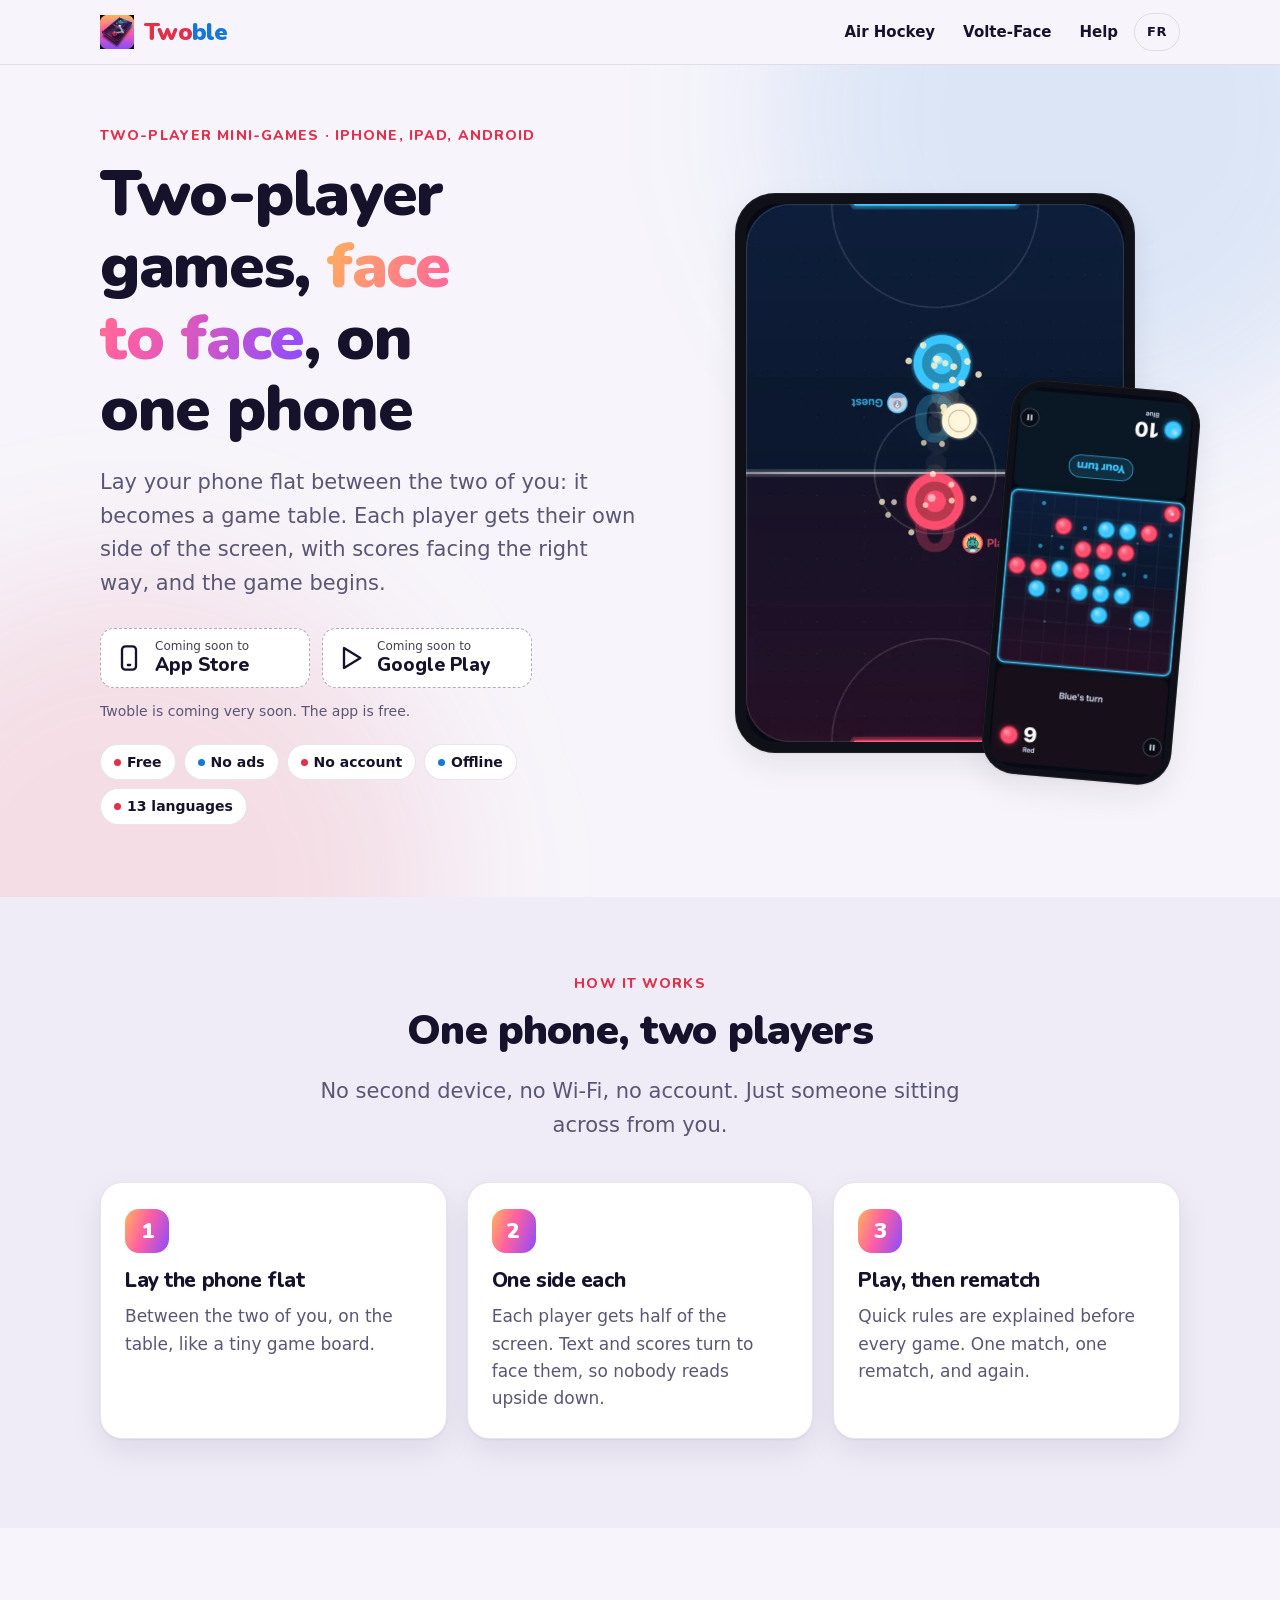
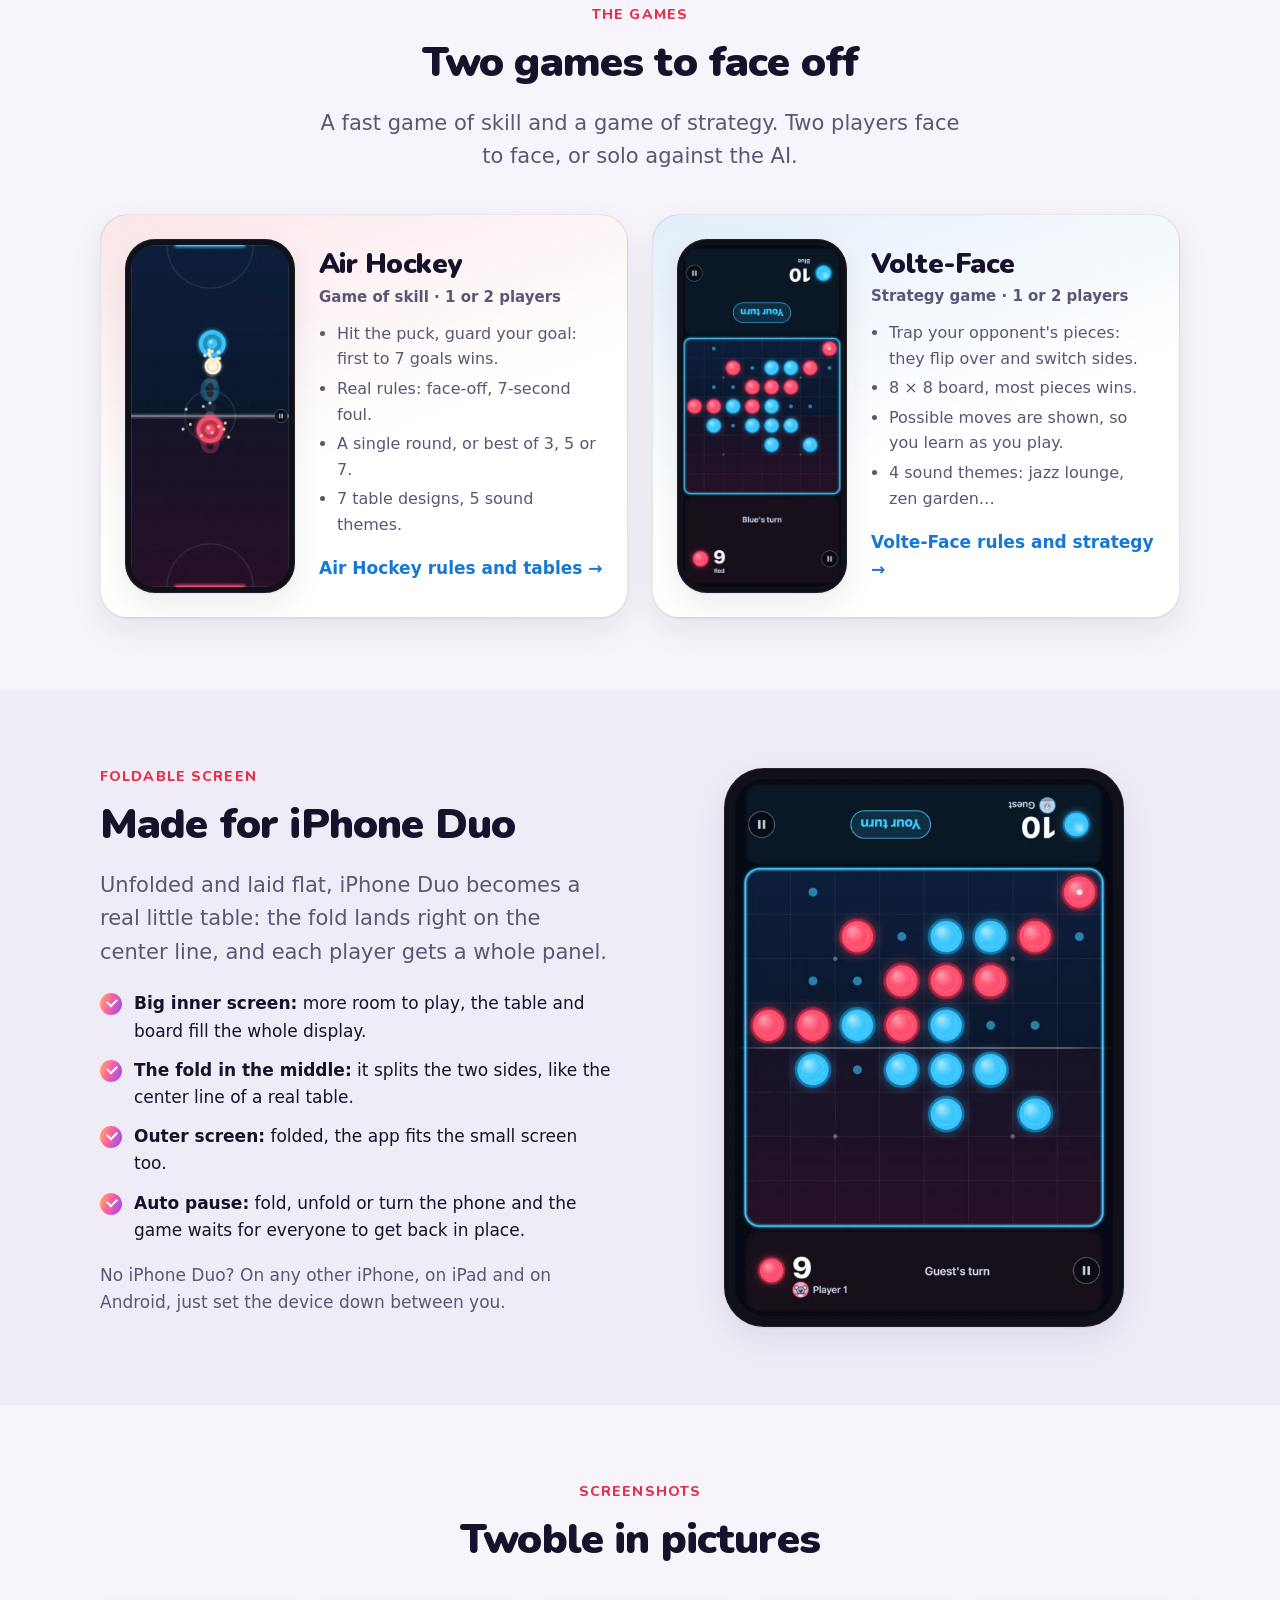
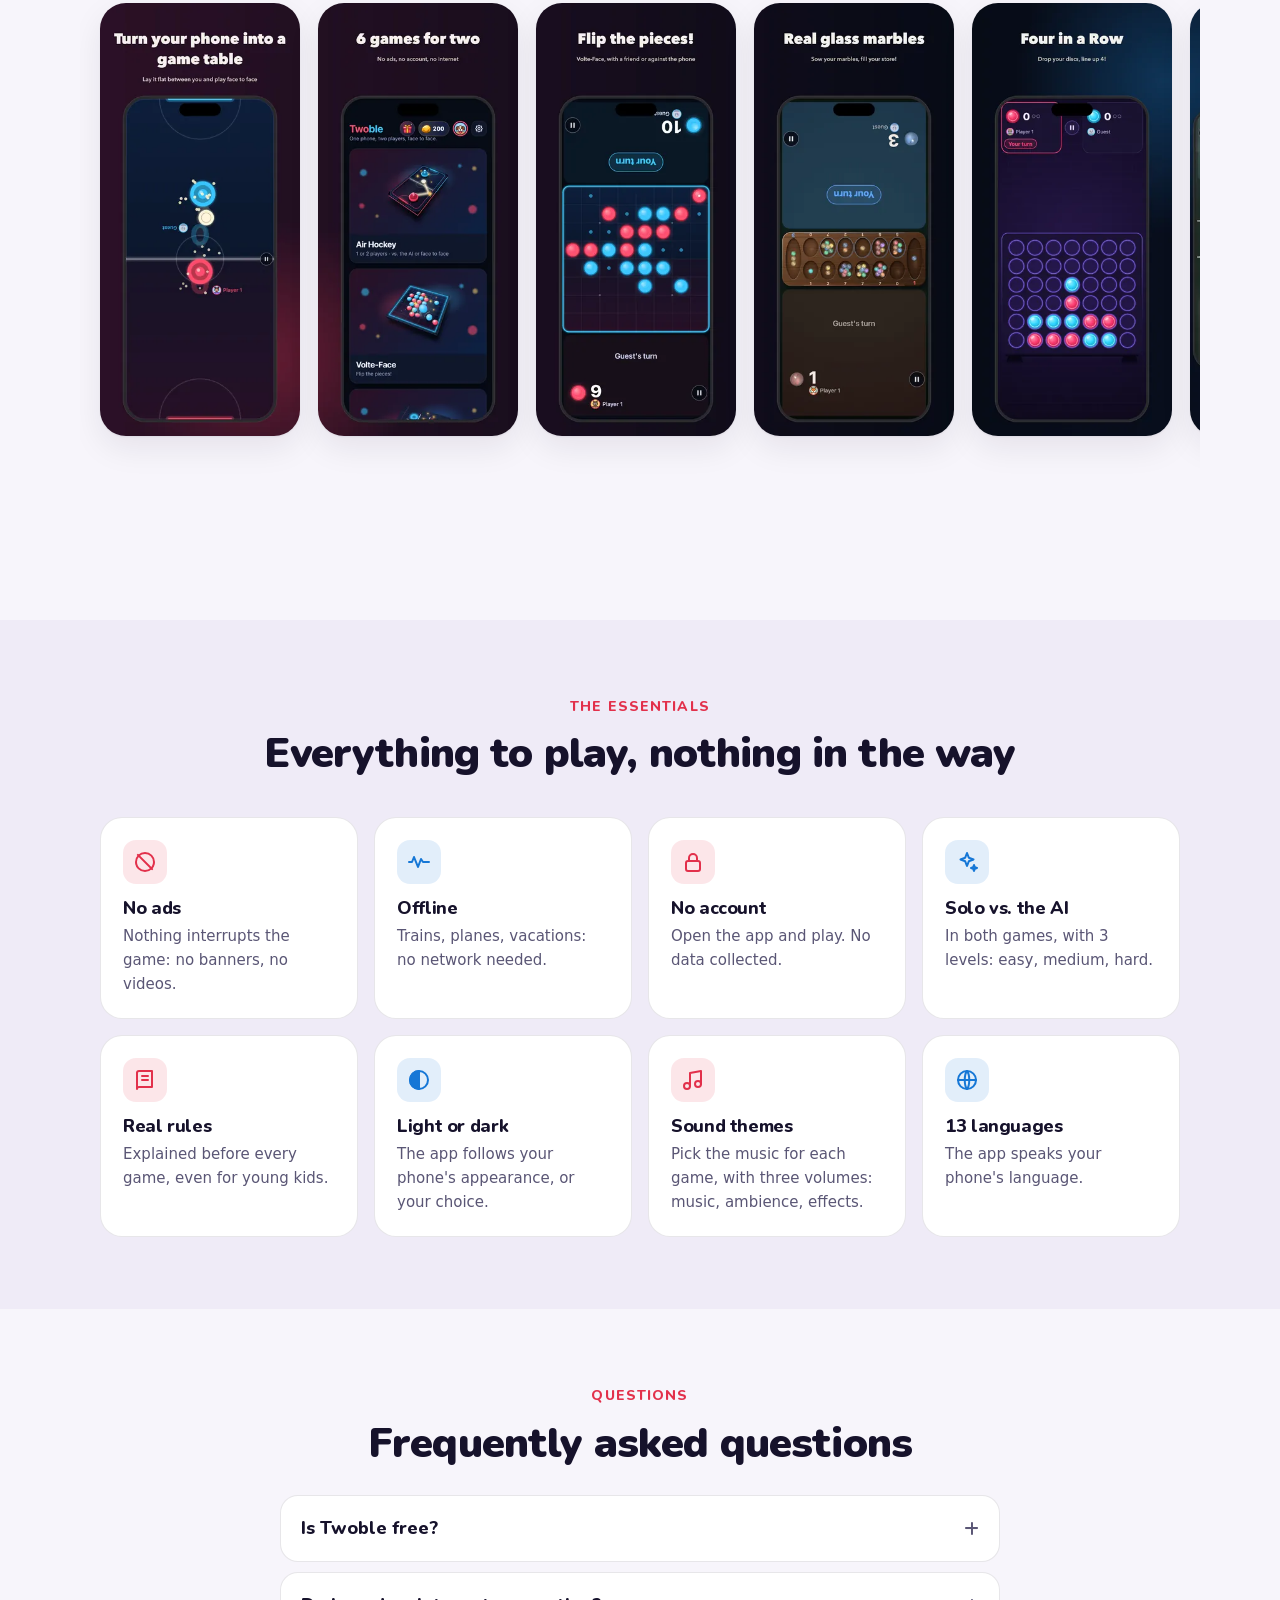
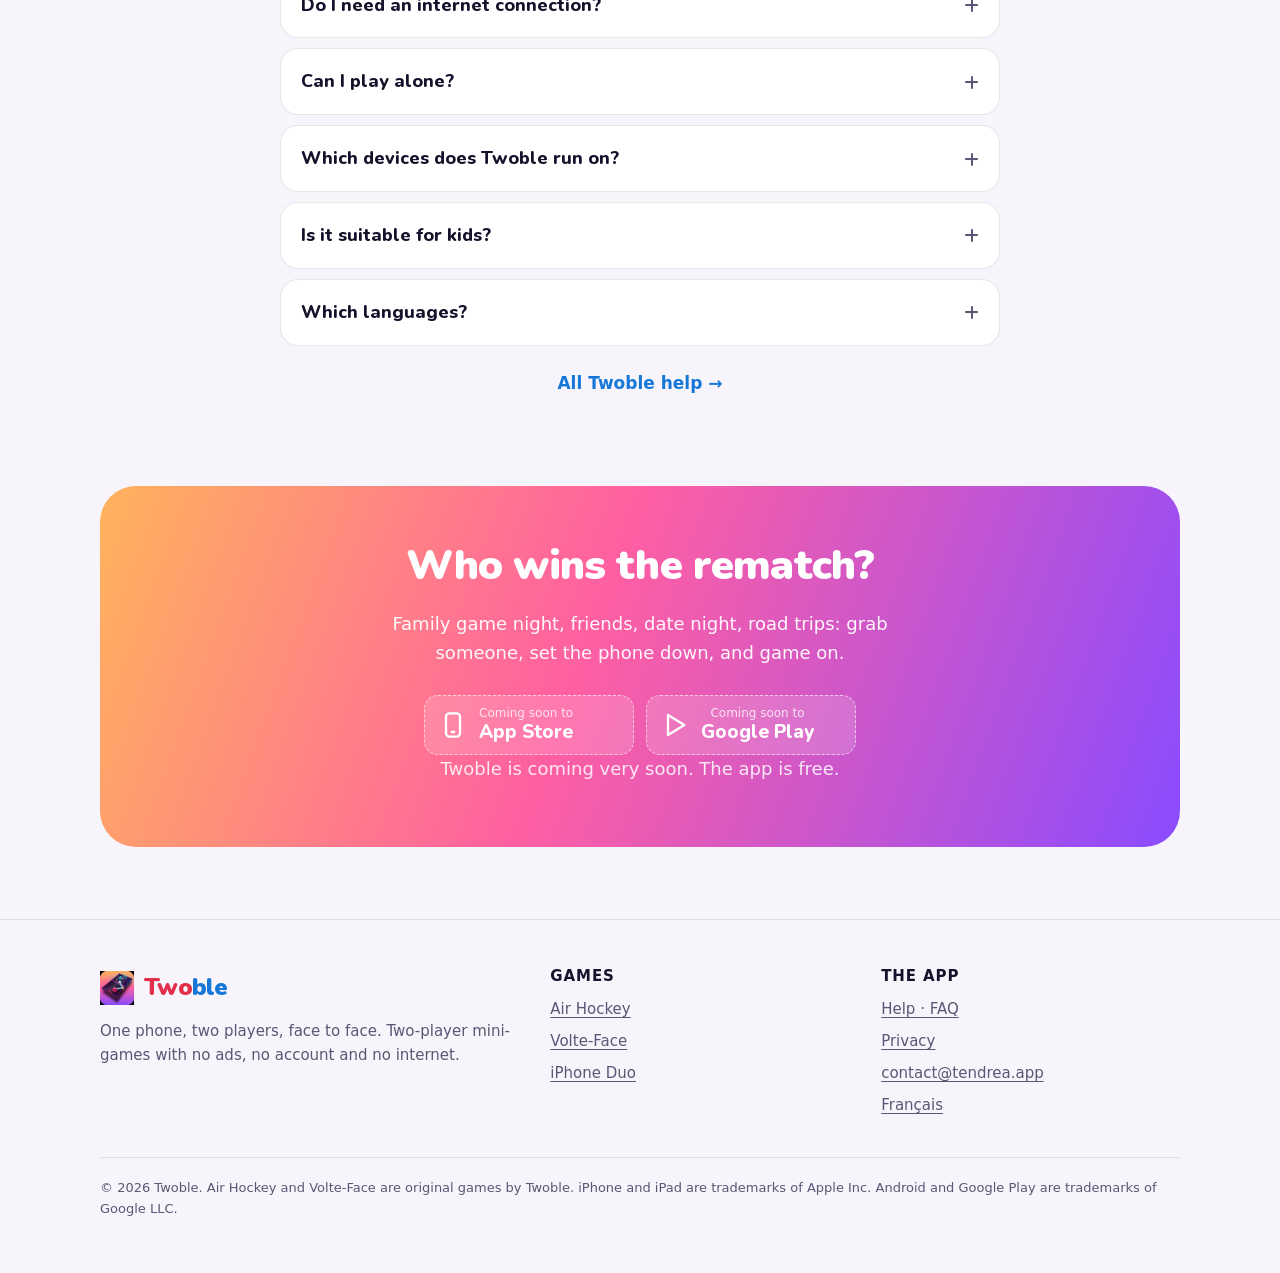
==== commit 54e372a9: "Galerie : les 8 nouvelles captures des stores (6 jeux, profils et Elo, pépites), captures Duo à jour" ====
--- a/en/index.html
+++ b/en/index.html
@@ -31,7 +31,7 @@
 <link rel="apple-touch-icon" href="../apple-touch-icon.png">
 <link rel="preload" href="../assets/fonts/nunito-latin.woff2" as="font" type="font/woff2" crossorigin>
 <link rel="stylesheet" href="../assets/site.css?v=2026-10-30">
-<script type="application/ld+json">{"@context":"https://schema.org","@graph":[{"@type":"WebSite","@id":"https://me.bseb.it/twoble/#website","name":"Twoble","url":"https://me.bseb.it/twoble/","inLanguage":["fr","en"]},{"@type":"WebPage","@id":"https://me.bseb.it/twoble/en/#webpage","url":"https://me.bseb.it/twoble/en/","name":"Twoble: 2 player games on one phone, face to face","description":"Your phone becomes a game table: air hockey and Volte-Face, two players face to face or solo vs. the AI. Free, no ads, no account, offline.","inLanguage":"en","isPartOf":{"@id":"https://me.bseb.it/twoble/#website"},"primaryImageOfPage":"https://me.bseb.it/twoble/assets/img/og-en.jpg","dateModified":"2026-10-30"},{"@type":"MobileApplication","@id":"https://me.bseb.it/twoble/#app","name":"Twoble","alternateName":"Twoble: Table for Two","description":"Your phone becomes a game table: air hockey and Volte-Face, two players face to face or solo vs. the AI. Free, no ads, no account, offline.","url":"https://me.bseb.it/twoble/en/","image":"https://me.bseb.it/twoble/assets/img/og-en.jpg","screenshot":["https://me.bseb.it/twoble/assets/img/en-store-01-table-640.webp","https://me.bseb.it/twoble/assets/img/en-store-02-deux-jeux-640.webp","https://me.bseb.it/twoble/assets/img/en-store-03-volte-face-640.webp","https://me.bseb.it/twoble/assets/img/en-store-04-regles-640.webp"],"applicationCategory":"GameApplication","applicationSubCategory":"Board games, two-player games","operatingSystem":"iOS 15+, iPadOS 15+, Android 7+","inLanguage":["fr","en","es","pt-BR","de","it","nl","pl","tr","ja","ko","zh-Hans","zh-Hant"],"contentRating":"4+","isAccessibleForFree":true,"offers":{"@type":"Offer","price":"0","priceCurrency":"EUR"}},{"@type":"FAQPage","mainEntity":[{"@type":"Question","name":"Is Twoble free?","acceptedAnswer":{"@type":"Answer","text":"Yes. Twoble is free and has no ads. No account needed."}},{"@type":"Question","name":"Do I need an internet connection?","acceptedAnswer":{"@type":"Answer","text":"No. Both games work completely offline: on the train, on a plane, on vacation or at the bottom of the garden."}},{"@type":"Question","name":"Can I play alone?","acceptedAnswer":{"@type":"Answer","text":"Yes. Air Hockey and Volte-Face can both be played against the AI, with three levels: easy, medium and hard."}},{"@type":"Question","name":"Which devices does Twoble run on?","acceptedAnswer":{"@type":"Answer","text":"iPhone and iPad (iOS 15 or later) and Android (Android 7 or later). The app is optimized for iPhone Duo and foldable phones."}},{"@type":"Question","name":"Is it suitable for kids?","acceptedAnswer":{"@type":"Answer","text":"Yes. The app is rated 4+, has no ads and collects no data. The rules are explained simply before every game, and Volte-Face shows the possible moves."}},{"@type":"Question","name":"Which languages?","acceptedAnswer":{"@type":"Answer","text":"13 languages: English, French, Spanish, Brazilian Portuguese, German, Italian, Dutch, Polish, Turkish, Japanese, Korean, Simplified Chinese and Traditional Chinese. The app follows your phone's language."}}]}]}</script>
+<script type="application/ld+json">{"@context":"https://schema.org","@graph":[{"@type":"WebSite","@id":"https://me.bseb.it/twoble/#website","name":"Twoble","url":"https://me.bseb.it/twoble/","inLanguage":["fr","en"]},{"@type":"WebPage","@id":"https://me.bseb.it/twoble/en/#webpage","url":"https://me.bseb.it/twoble/en/","name":"Twoble: 2 player games on one phone, face to face","description":"Your phone becomes a game table: air hockey and Volte-Face, two players face to face or solo vs. the AI. Free, no ads, no account, offline.","inLanguage":"en","isPartOf":{"@id":"https://me.bseb.it/twoble/#website"},"primaryImageOfPage":"https://me.bseb.it/twoble/assets/img/og-en.jpg","dateModified":"2026-10-30"},{"@type":"MobileApplication","@id":"https://me.bseb.it/twoble/#app","name":"Twoble","alternateName":"Twoble: Table for Two","description":"Your phone becomes a game table: air hockey and Volte-Face, two players face to face or solo vs. the AI. Free, no ads, no account, offline.","url":"https://me.bseb.it/twoble/en/","image":"https://me.bseb.it/twoble/assets/img/og-en.jpg","screenshot":["https://me.bseb.it/twoble/assets/img/en-store-01-table-640.webp","https://me.bseb.it/twoble/assets/img/en-store-02-six-jeux-640.webp","https://me.bseb.it/twoble/assets/img/en-store-03-volte-face-640.webp","https://me.bseb.it/twoble/assets/img/en-store-04-mancala-640.webp","https://me.bseb.it/twoble/assets/img/en-store-05-quatre-640.webp","https://me.bseb.it/twoble/assets/img/en-store-06-traces-640.webp","https://me.bseb.it/twoble/assets/img/en-store-07-profils-640.webp","https://me.bseb.it/twoble/assets/img/en-store-08-pepites-640.webp"],"applicationCategory":"GameApplication","applicationSubCategory":"Board games, two-player games","operatingSystem":"iOS 15+, iPadOS 15+, Android 7+","inLanguage":["fr","en","es","pt-BR","de","it","nl","pl","tr","ja","ko","zh-Hans","zh-Hant"],"contentRating":"4+","isAccessibleForFree":true,"offers":{"@type":"Offer","price":"0","priceCurrency":"EUR"}},{"@type":"FAQPage","mainEntity":[{"@type":"Question","name":"Is Twoble free?","acceptedAnswer":{"@type":"Answer","text":"Yes. Twoble is free and has no ads. No account needed."}},{"@type":"Question","name":"Do I need an internet connection?","acceptedAnswer":{"@type":"Answer","text":"No. Both games work completely offline: on the train, on a plane, on vacation or at the bottom of the garden."}},{"@type":"Question","name":"Can I play alone?","acceptedAnswer":{"@type":"Answer","text":"Yes. Air Hockey and Volte-Face can both be played against the AI, with three levels: easy, medium and hard."}},{"@type":"Question","name":"Which devices does Twoble run on?","acceptedAnswer":{"@type":"Answer","text":"iPhone and iPad (iOS 15 or later) and Android (Android 7 or later). The app is optimized for iPhone Duo and foldable phones."}},{"@type":"Question","name":"Is it suitable for kids?","acceptedAnswer":{"@type":"Answer","text":"Yes. The app is rated 4+, has no ads and collects no data. The rules are explained simply before every game, and Volte-Face shows the possible moves."}},{"@type":"Question","name":"Which languages?","acceptedAnswer":{"@type":"Answer","text":"13 languages: English, French, Spanish, Brazilian Portuguese, German, Italian, Dutch, Polish, Turkish, Japanese, Korean, Simplified Chinese and Traditional Chinese. The app follows your phone's language."}}]}]}</script>
 </head>
 <body>
 <a class="skip" href="#main">Skip to content</a>
@@ -147,9 +147,13 @@
   </div>
   <div class="gallery" tabindex="0" aria-label="Twoble screenshots">
     <figure><img src="../assets/img/en-store-01-table-320.webp" srcset="../assets/img/en-store-01-table-320.webp 320w, ../assets/img/en-store-01-table-640.webp 640w" sizes="240px" width="320" height="694" alt="Your phone becomes a game table: air hockey" loading="lazy" decoding="async"></figure>
-    <figure><img src="../assets/img/en-store-02-deux-jeux-320.webp" srcset="../assets/img/en-store-02-deux-jeux-320.webp 320w, ../assets/img/en-store-02-deux-jeux-640.webp 640w" sizes="240px" width="320" height="694" alt="One phone, two players: Air Hockey and Volte-Face" loading="lazy" decoding="async"></figure>
+    <figure><img src="../assets/img/en-store-02-six-jeux-320.webp" srcset="../assets/img/en-store-02-six-jeux-320.webp 320w, ../assets/img/en-store-02-six-jeux-640.webp 640w" sizes="240px" width="320" height="694" alt="6 games for two, no ads, no account, no internet" loading="lazy" decoding="async"></figure>
     <figure><img src="../assets/img/en-store-03-volte-face-320.webp" srcset="../assets/img/en-store-03-volte-face-320.webp 320w, ../assets/img/en-store-03-volte-face-640.webp 640w" sizes="240px" width="320" height="694" alt="Flip the pieces: Volte-Face, two players or against the phone" loading="lazy" decoding="async"></figure>
-    <figure><img src="../assets/img/en-store-04-regles-320.webp" srcset="../assets/img/en-store-04-regles-320.webp 320w, ../assets/img/en-store-04-regles-640.webp 640w" sizes="240px" width="320" height="694" alt="Real rules, no internet, no ads, no account" loading="lazy" decoding="async"></figure>
+    <figure><img src="../assets/img/en-store-04-mancala-320.webp" srcset="../assets/img/en-store-04-mancala-320.webp 320w, ../assets/img/en-store-04-mancala-640.webp 640w" sizes="240px" width="320" height="694" alt="Mancala with real glass marbles" loading="lazy" decoding="async"></figure>
+    <figure><img src="../assets/img/en-store-05-quatre-320.webp" srcset="../assets/img/en-store-05-quatre-320.webp 320w, ../assets/img/en-store-05-quatre-640.webp 640w" sizes="240px" width="320" height="694" alt="Four in a Row: drop your discs, line up 4" loading="lazy" decoding="async"></figure>
+    <figure><img src="../assets/img/en-store-06-traces-320.webp" srcset="../assets/img/en-store-06-traces-320.webp 320w, ../assets/img/en-store-06-traces-640.webp 640w" sizes="240px" width="320" height="694" alt="Tic-tac-toe and dots and boxes, drawn by hand" loading="lazy" decoding="async"></figure>
+    <figure><img src="../assets/img/en-store-07-profils-320.webp" srcset="../assets/img/en-store-07-profils-320.webp 320w, ../assets/img/en-store-07-profils-640.webp 640w" sizes="240px" width="320" height="694" alt="Profiles, wins and an Elo leaderboard" loading="lazy" decoding="async"></figure>
+    <figure><img src="../assets/img/en-store-08-pepites-320.webp" srcset="../assets/img/en-store-08-pepites-320.webp 320w, ../assets/img/en-store-08-pepites-640.webp 640w" sizes="240px" width="320" height="694" alt="Earn gold nuggets to unlock avatars, themes and music" loading="lazy" decoding="async"></figure>
     <figure><div class="phone "><img src="../assets/img/en-hub-light-360.webp" srcset="../assets/img/en-hub-light-360.webp 360w, ../assets/img/en-hub-light-720.webp 720w" sizes="240px" width="360" height="780" alt="The Twoble home screen in light mode" loading="lazy" decoding="async"></div></figure>
   </div>
 </section>
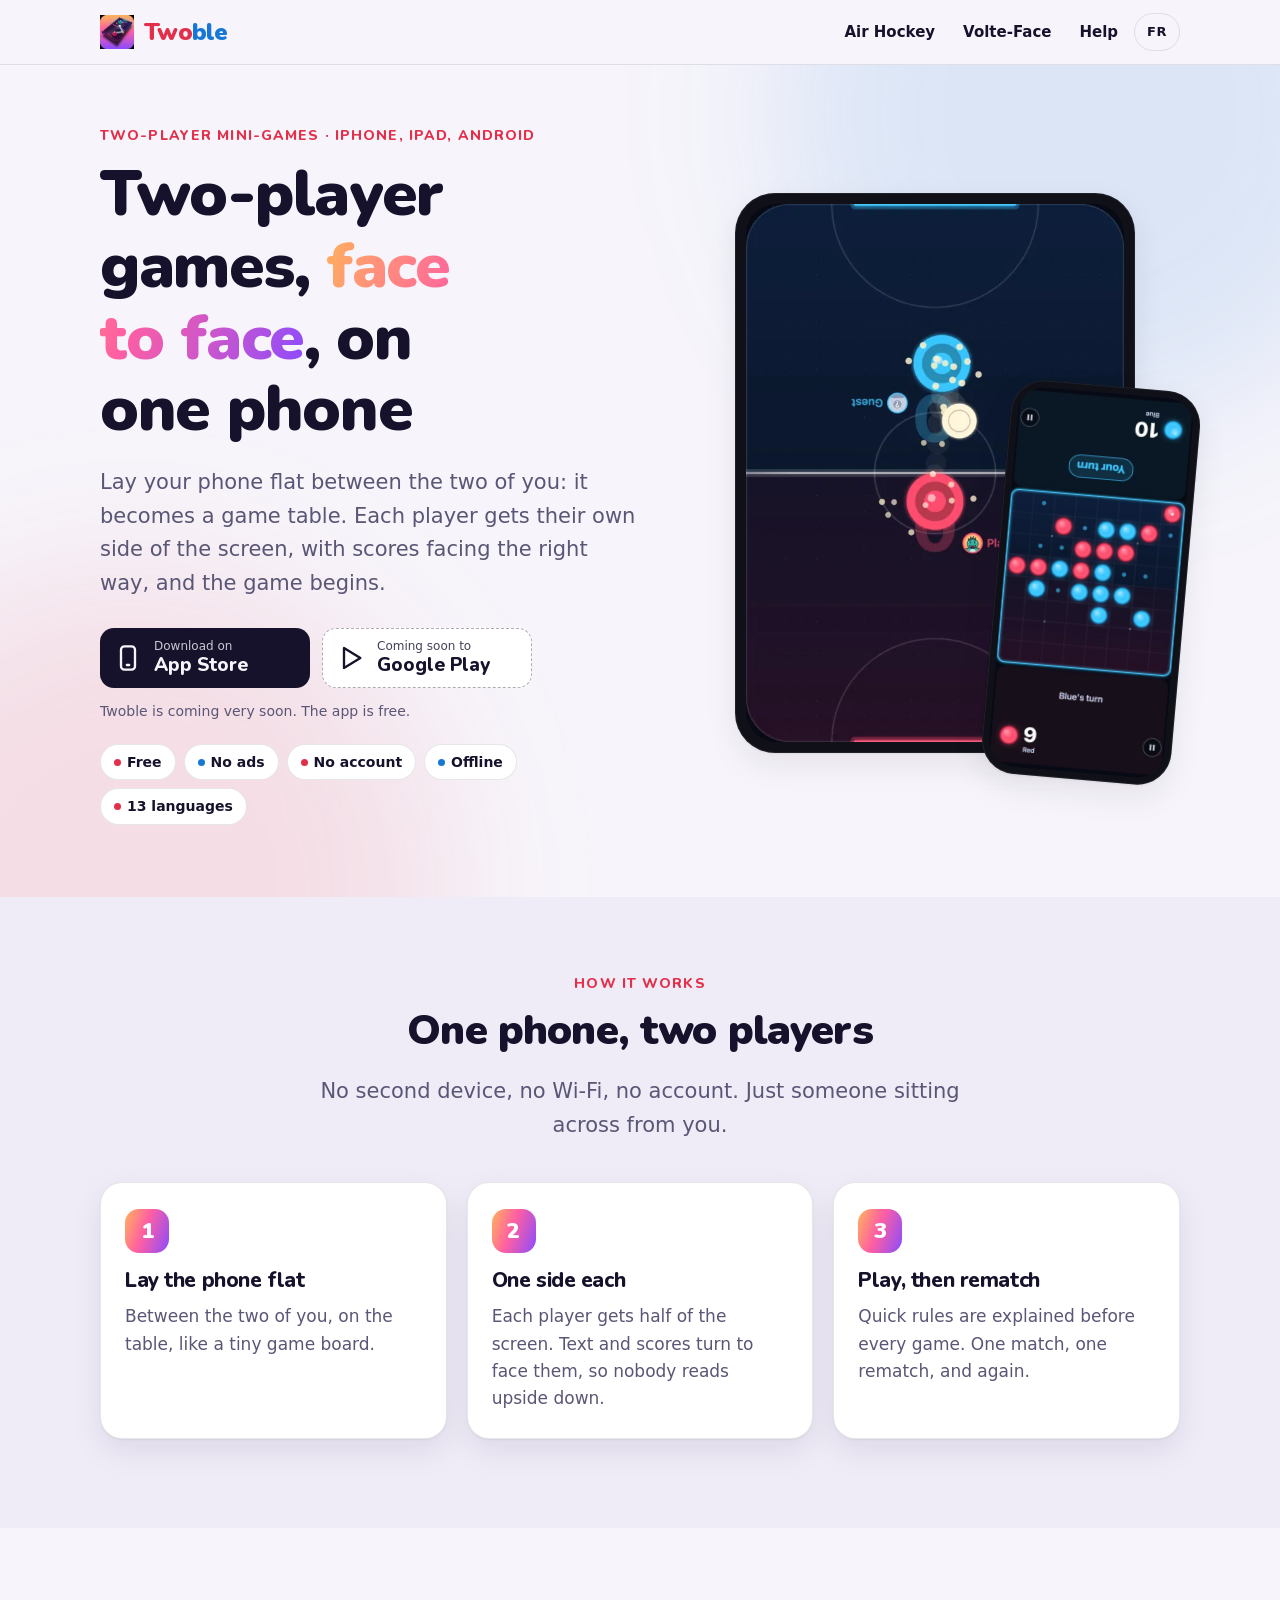
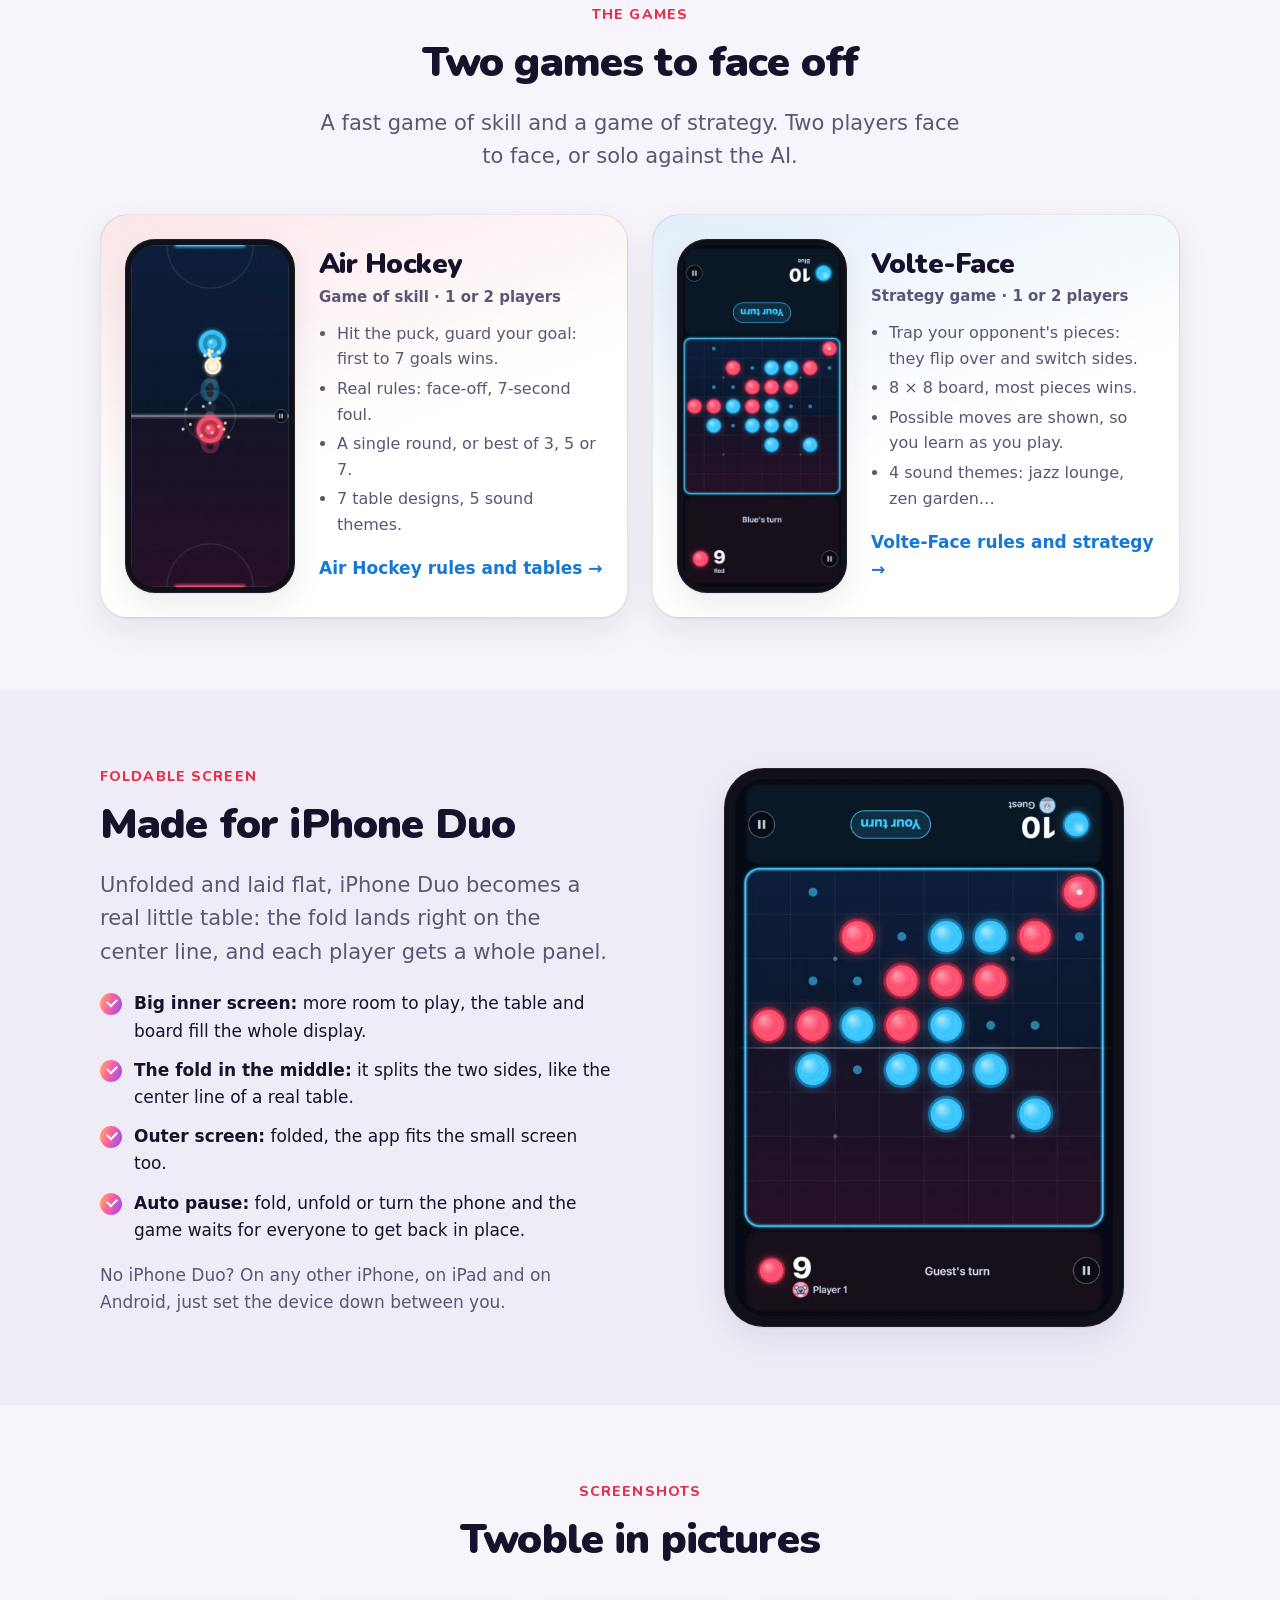
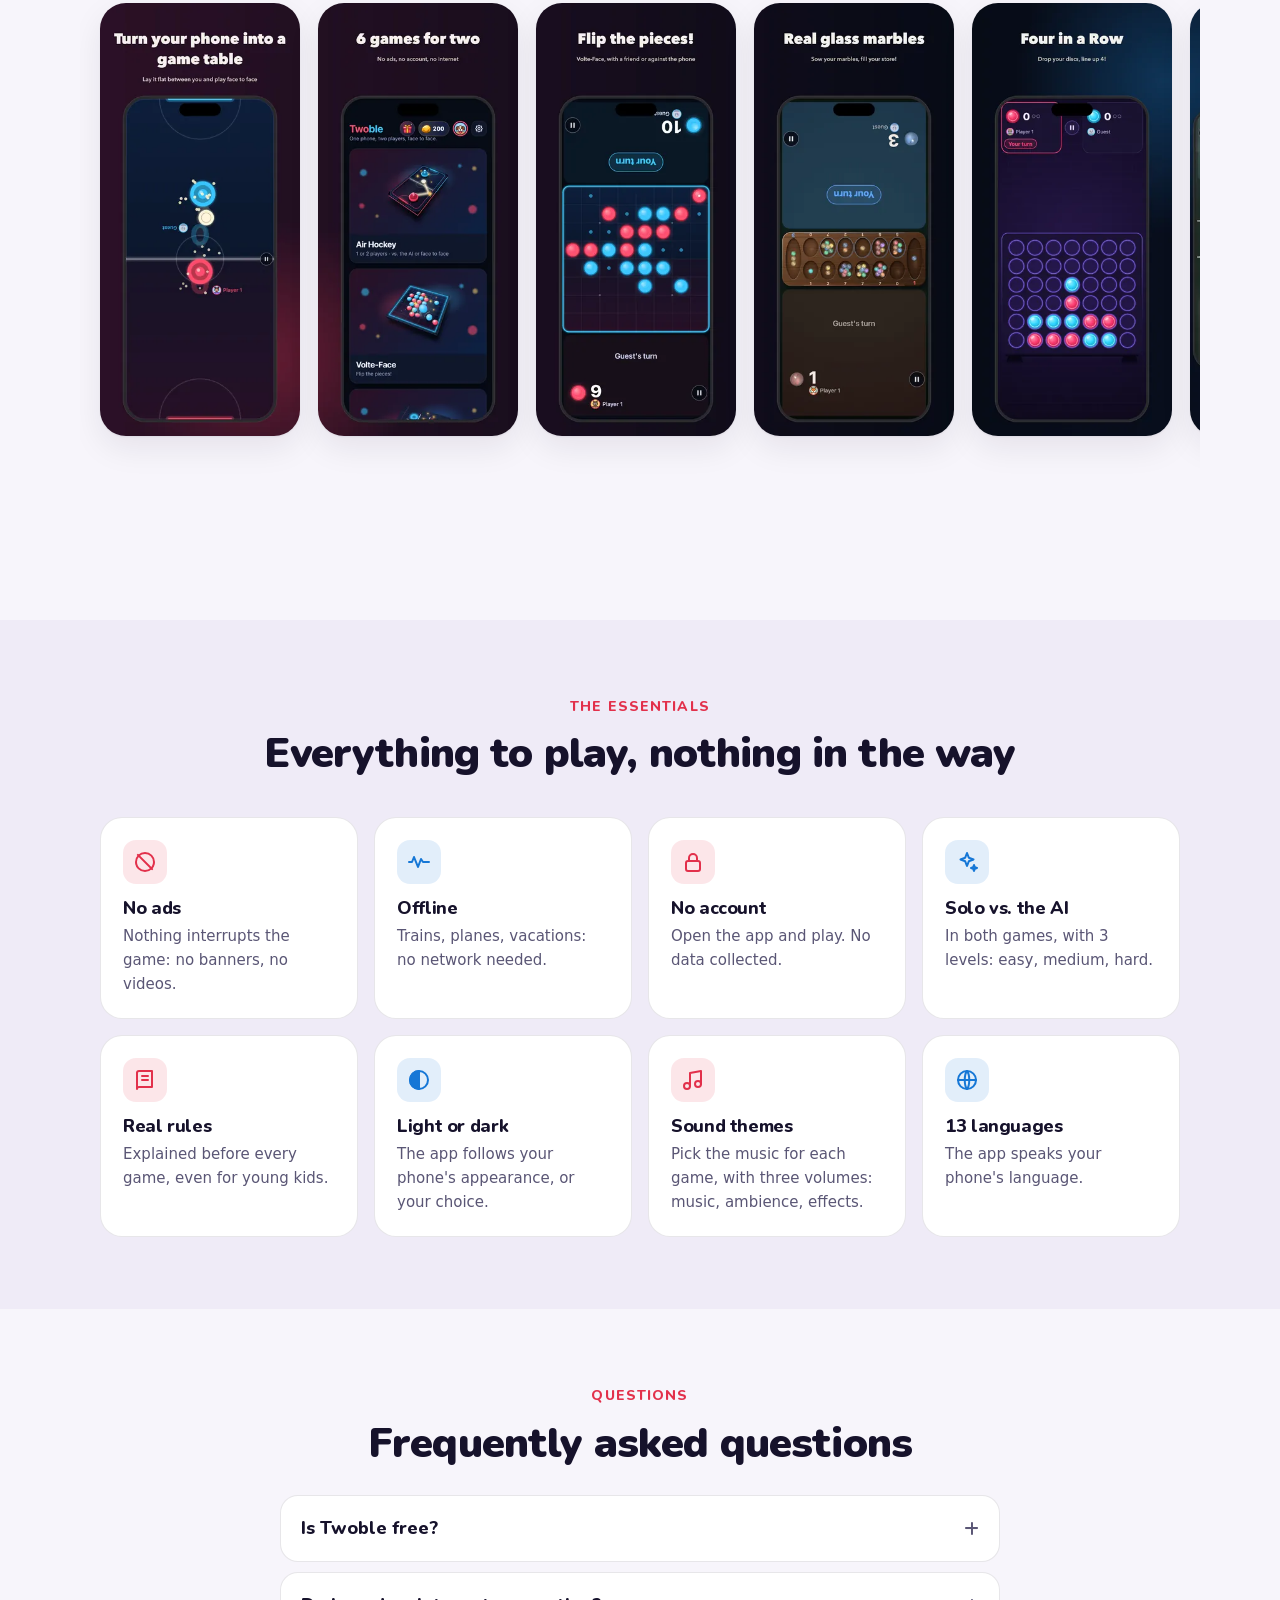
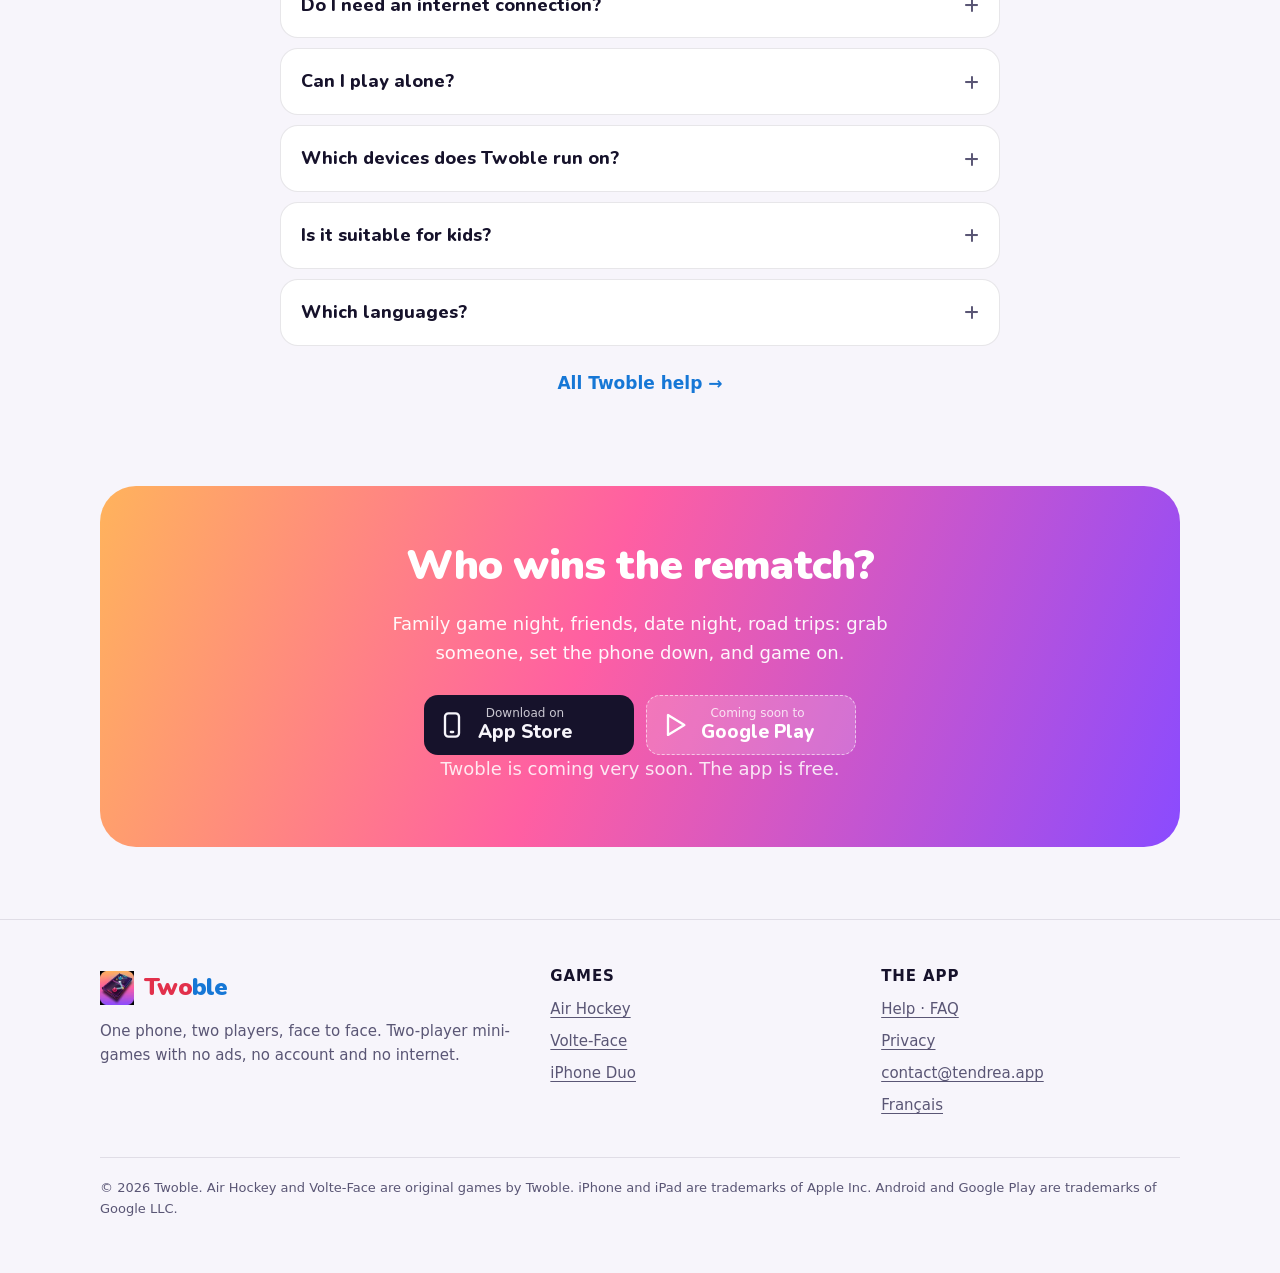
==== commit 2462f362: "Confidentialité : Game Center (facultatif) ; bouton App Store actif (Twoble est en vente)" ====
--- a/en/index.html
+++ b/en/index.html
@@ -31,7 +31,7 @@
 <link rel="apple-touch-icon" href="../apple-touch-icon.png">
 <link rel="preload" href="../assets/fonts/nunito-latin.woff2" as="font" type="font/woff2" crossorigin>
 <link rel="stylesheet" href="../assets/site.css?v=2026-10-30">
-<script type="application/ld+json">{"@context":"https://schema.org","@graph":[{"@type":"WebSite","@id":"https://me.bseb.it/twoble/#website","name":"Twoble","url":"https://me.bseb.it/twoble/","inLanguage":["fr","en"]},{"@type":"WebPage","@id":"https://me.bseb.it/twoble/en/#webpage","url":"https://me.bseb.it/twoble/en/","name":"Twoble: 2 player games on one phone, face to face","description":"Your phone becomes a game table: air hockey and Volte-Face, two players face to face or solo vs. the AI. Free, no ads, no account, offline.","inLanguage":"en","isPartOf":{"@id":"https://me.bseb.it/twoble/#website"},"primaryImageOfPage":"https://me.bseb.it/twoble/assets/img/og-en.jpg","dateModified":"2026-10-30"},{"@type":"MobileApplication","@id":"https://me.bseb.it/twoble/#app","name":"Twoble","alternateName":"Twoble: Table for Two","description":"Your phone becomes a game table: air hockey and Volte-Face, two players face to face or solo vs. the AI. Free, no ads, no account, offline.","url":"https://me.bseb.it/twoble/en/","image":"https://me.bseb.it/twoble/assets/img/og-en.jpg","screenshot":["https://me.bseb.it/twoble/assets/img/en-store-01-table-640.webp","https://me.bseb.it/twoble/assets/img/en-store-02-six-jeux-640.webp","https://me.bseb.it/twoble/assets/img/en-store-03-volte-face-640.webp","https://me.bseb.it/twoble/assets/img/en-store-04-mancala-640.webp","https://me.bseb.it/twoble/assets/img/en-store-05-quatre-640.webp","https://me.bseb.it/twoble/assets/img/en-store-06-traces-640.webp","https://me.bseb.it/twoble/assets/img/en-store-07-profils-640.webp","https://me.bseb.it/twoble/assets/img/en-store-08-pepites-640.webp"],"applicationCategory":"GameApplication","applicationSubCategory":"Board games, two-player games","operatingSystem":"iOS 15+, iPadOS 15+, Android 7+","inLanguage":["fr","en","es","pt-BR","de","it","nl","pl","tr","ja","ko","zh-Hans","zh-Hant"],"contentRating":"4+","isAccessibleForFree":true,"offers":{"@type":"Offer","price":"0","priceCurrency":"EUR"}},{"@type":"FAQPage","mainEntity":[{"@type":"Question","name":"Is Twoble free?","acceptedAnswer":{"@type":"Answer","text":"Yes. Twoble is free and has no ads. No account needed."}},{"@type":"Question","name":"Do I need an internet connection?","acceptedAnswer":{"@type":"Answer","text":"No. Both games work completely offline: on the train, on a plane, on vacation or at the bottom of the garden."}},{"@type":"Question","name":"Can I play alone?","acceptedAnswer":{"@type":"Answer","text":"Yes. Air Hockey and Volte-Face can both be played against the AI, with three levels: easy, medium and hard."}},{"@type":"Question","name":"Which devices does Twoble run on?","acceptedAnswer":{"@type":"Answer","text":"iPhone and iPad (iOS 15 or later) and Android (Android 7 or later). The app is optimized for iPhone Duo and foldable phones."}},{"@type":"Question","name":"Is it suitable for kids?","acceptedAnswer":{"@type":"Answer","text":"Yes. The app is rated 4+, has no ads and collects no data. The rules are explained simply before every game, and Volte-Face shows the possible moves."}},{"@type":"Question","name":"Which languages?","acceptedAnswer":{"@type":"Answer","text":"13 languages: English, French, Spanish, Brazilian Portuguese, German, Italian, Dutch, Polish, Turkish, Japanese, Korean, Simplified Chinese and Traditional Chinese. The app follows your phone's language."}}]}]}</script>
+<script type="application/ld+json">{"@context":"https://schema.org","@graph":[{"@type":"WebSite","@id":"https://me.bseb.it/twoble/#website","name":"Twoble","url":"https://me.bseb.it/twoble/","inLanguage":["fr","en"]},{"@type":"WebPage","@id":"https://me.bseb.it/twoble/en/#webpage","url":"https://me.bseb.it/twoble/en/","name":"Twoble: 2 player games on one phone, face to face","description":"Your phone becomes a game table: air hockey and Volte-Face, two players face to face or solo vs. the AI. Free, no ads, no account, offline.","inLanguage":"en","isPartOf":{"@id":"https://me.bseb.it/twoble/#website"},"primaryImageOfPage":"https://me.bseb.it/twoble/assets/img/og-en.jpg","dateModified":"2026-10-30"},{"@type":"MobileApplication","@id":"https://me.bseb.it/twoble/#app","name":"Twoble","alternateName":"Twoble: Table for Two","description":"Your phone becomes a game table: air hockey and Volte-Face, two players face to face or solo vs. the AI. Free, no ads, no account, offline.","url":"https://me.bseb.it/twoble/en/","image":"https://me.bseb.it/twoble/assets/img/og-en.jpg","screenshot":["https://me.bseb.it/twoble/assets/img/en-store-01-table-640.webp","https://me.bseb.it/twoble/assets/img/en-store-02-six-jeux-640.webp","https://me.bseb.it/twoble/assets/img/en-store-03-volte-face-640.webp","https://me.bseb.it/twoble/assets/img/en-store-04-mancala-640.webp","https://me.bseb.it/twoble/assets/img/en-store-05-quatre-640.webp","https://me.bseb.it/twoble/assets/img/en-store-06-traces-640.webp","https://me.bseb.it/twoble/assets/img/en-store-07-profils-640.webp","https://me.bseb.it/twoble/assets/img/en-store-08-pepites-640.webp"],"applicationCategory":"GameApplication","applicationSubCategory":"Board games, two-player games","operatingSystem":"iOS 15+, iPadOS 15+, Android 7+","inLanguage":["fr","en","es","pt-BR","de","it","nl","pl","tr","ja","ko","zh-Hans","zh-Hant"],"contentRating":"4+","isAccessibleForFree":true,"offers":{"@type":"Offer","price":"0","priceCurrency":"EUR"},"installUrl":["https://apps.apple.com/app/id6828599340"]},{"@type":"FAQPage","mainEntity":[{"@type":"Question","name":"Is Twoble free?","acceptedAnswer":{"@type":"Answer","text":"Yes. Twoble is free and has no ads. No account needed."}},{"@type":"Question","name":"Do I need an internet connection?","acceptedAnswer":{"@type":"Answer","text":"No. Both games work completely offline: on the train, on a plane, on vacation or at the bottom of the garden."}},{"@type":"Question","name":"Can I play alone?","acceptedAnswer":{"@type":"Answer","text":"Yes. Air Hockey and Volte-Face can both be played against the AI, with three levels: easy, medium and hard."}},{"@type":"Question","name":"Which devices does Twoble run on?","acceptedAnswer":{"@type":"Answer","text":"iPhone and iPad (iOS 15 or later) and Android (Android 7 or later). The app is optimized for iPhone Duo and foldable phones."}},{"@type":"Question","name":"Is it suitable for kids?","acceptedAnswer":{"@type":"Answer","text":"Yes. The app is rated 4+, has no ads and collects no data. The rules are explained simply before every game, and Volte-Face shows the possible moves."}},{"@type":"Question","name":"Which languages?","acceptedAnswer":{"@type":"Answer","text":"13 languages: English, French, Spanish, Brazilian Portuguese, German, Italian, Dutch, Polish, Turkish, Japanese, Korean, Simplified Chinese and Traditional Chinese. The app follows your phone's language."}}]}]}</script>
 </head>
 <body>
 <a class="skip" href="#main">Skip to content</a>
@@ -55,7 +55,7 @@
       <span class="eyebrow">Two-player mini-games · iPhone, iPad, Android</span>
       <h1>Two-player games, <em>face to face</em>, on one phone</h1>
       <p class="lead">Lay your phone flat between the two of you: it becomes a game table. Each player gets their own side of the screen, with scores facing the right way, and the game begins.</p>
-      <div class="stores"><span class="store soon"><svg viewBox="0 0 24 24" fill="none" stroke="currentColor" stroke-width="2" stroke-linecap="round" stroke-linejoin="round" aria-hidden="true"><rect x="6" y="2" width="12" height="20" rx="3"/><path d="M11 18h2"/></svg><span><small>Coming soon to</small><strong>App Store</strong></span></span><span class="store soon"><svg viewBox="0 0 24 24" fill="none" stroke="currentColor" stroke-width="2" stroke-linecap="round" stroke-linejoin="round" aria-hidden="true"><path d="M6 3.5v17l14-8.5z"/></svg><span><small>Coming soon to</small><strong>Google Play</strong></span></span></div><p class="store-note">Twoble is coming very soon. The app is free.</p>
+      <div class="stores"><a class="store" href="https://apps.apple.com/app/id6828599340"><svg viewBox="0 0 24 24" fill="none" stroke="currentColor" stroke-width="2" stroke-linecap="round" stroke-linejoin="round" aria-hidden="true"><rect x="6" y="2" width="12" height="20" rx="3"/><path d="M11 18h2"/></svg><span><small>Download on</small><strong>App Store</strong></span></a><span class="store soon"><svg viewBox="0 0 24 24" fill="none" stroke="currentColor" stroke-width="2" stroke-linecap="round" stroke-linejoin="round" aria-hidden="true"><path d="M6 3.5v17l14-8.5z"/></svg><span><small>Coming soon to</small><strong>Google Play</strong></span></span></div><p class="store-note">Twoble is coming very soon. The app is free.</p>
       <ul class="chips" aria-label="At a glance">
         <li>Free</li><li>No ads</li><li>No account</li><li>Offline</li><li>13 languages</li>
       </ul>
@@ -193,7 +193,7 @@
     <div class="cta">
       <h2>Who wins the rematch?</h2>
       <p>Family game night, friends, date night, road trips: grab someone, set the phone down, and game on.</p>
-      <div class="stores"><span class="store soon"><svg viewBox="0 0 24 24" fill="none" stroke="currentColor" stroke-width="2" stroke-linecap="round" stroke-linejoin="round" aria-hidden="true"><rect x="6" y="2" width="12" height="20" rx="3"/><path d="M11 18h2"/></svg><span><small>Coming soon to</small><strong>App Store</strong></span></span><span class="store soon"><svg viewBox="0 0 24 24" fill="none" stroke="currentColor" stroke-width="2" stroke-linecap="round" stroke-linejoin="round" aria-hidden="true"><path d="M6 3.5v17l14-8.5z"/></svg><span><small>Coming soon to</small><strong>Google Play</strong></span></span></div><p class="store-note">Twoble is coming very soon. The app is free.</p>
+      <div class="stores"><a class="store" href="https://apps.apple.com/app/id6828599340"><svg viewBox="0 0 24 24" fill="none" stroke="currentColor" stroke-width="2" stroke-linecap="round" stroke-linejoin="round" aria-hidden="true"><rect x="6" y="2" width="12" height="20" rx="3"/><path d="M11 18h2"/></svg><span><small>Download on</small><strong>App Store</strong></span></a><span class="store soon"><svg viewBox="0 0 24 24" fill="none" stroke="currentColor" stroke-width="2" stroke-linecap="round" stroke-linejoin="round" aria-hidden="true"><path d="M6 3.5v17l14-8.5z"/></svg><span><small>Coming soon to</small><strong>Google Play</strong></span></span></div><p class="store-note">Twoble is coming very soon. The app is free.</p>
     </div>
   </div>
 </section>
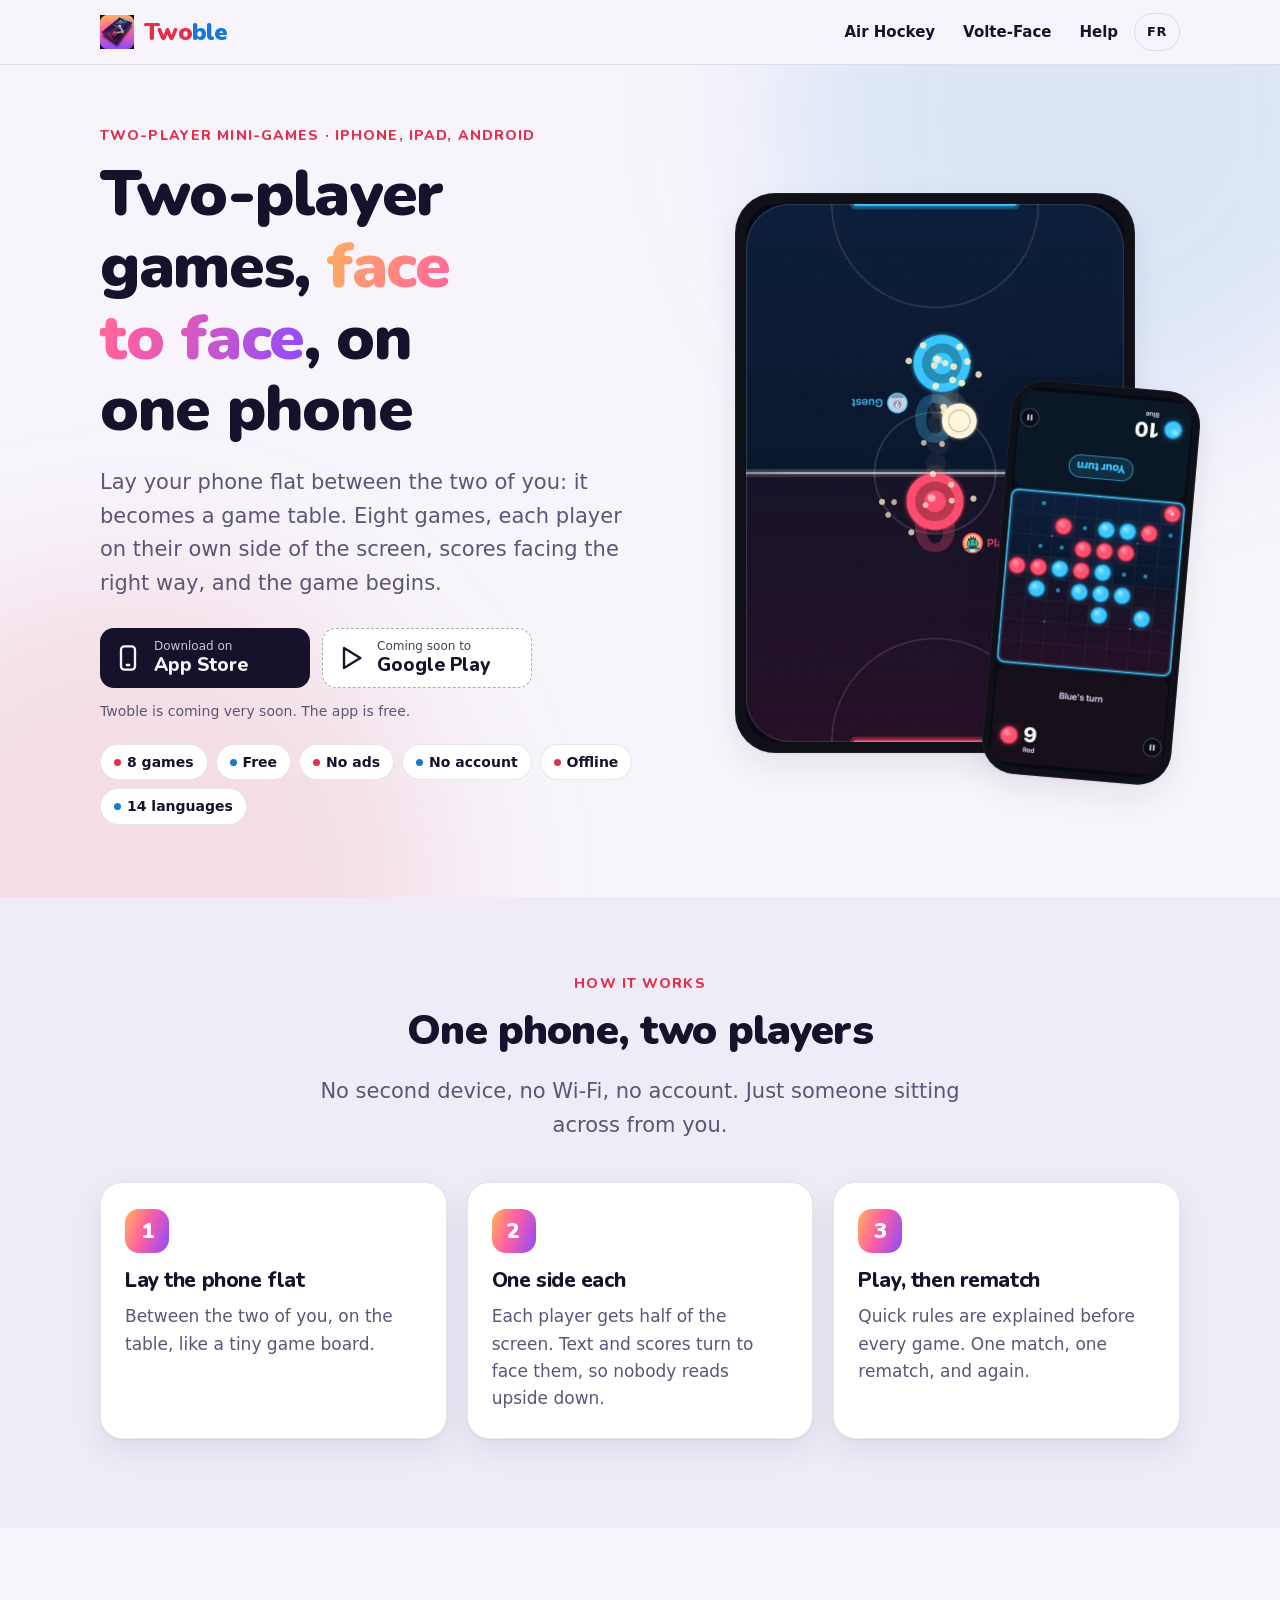
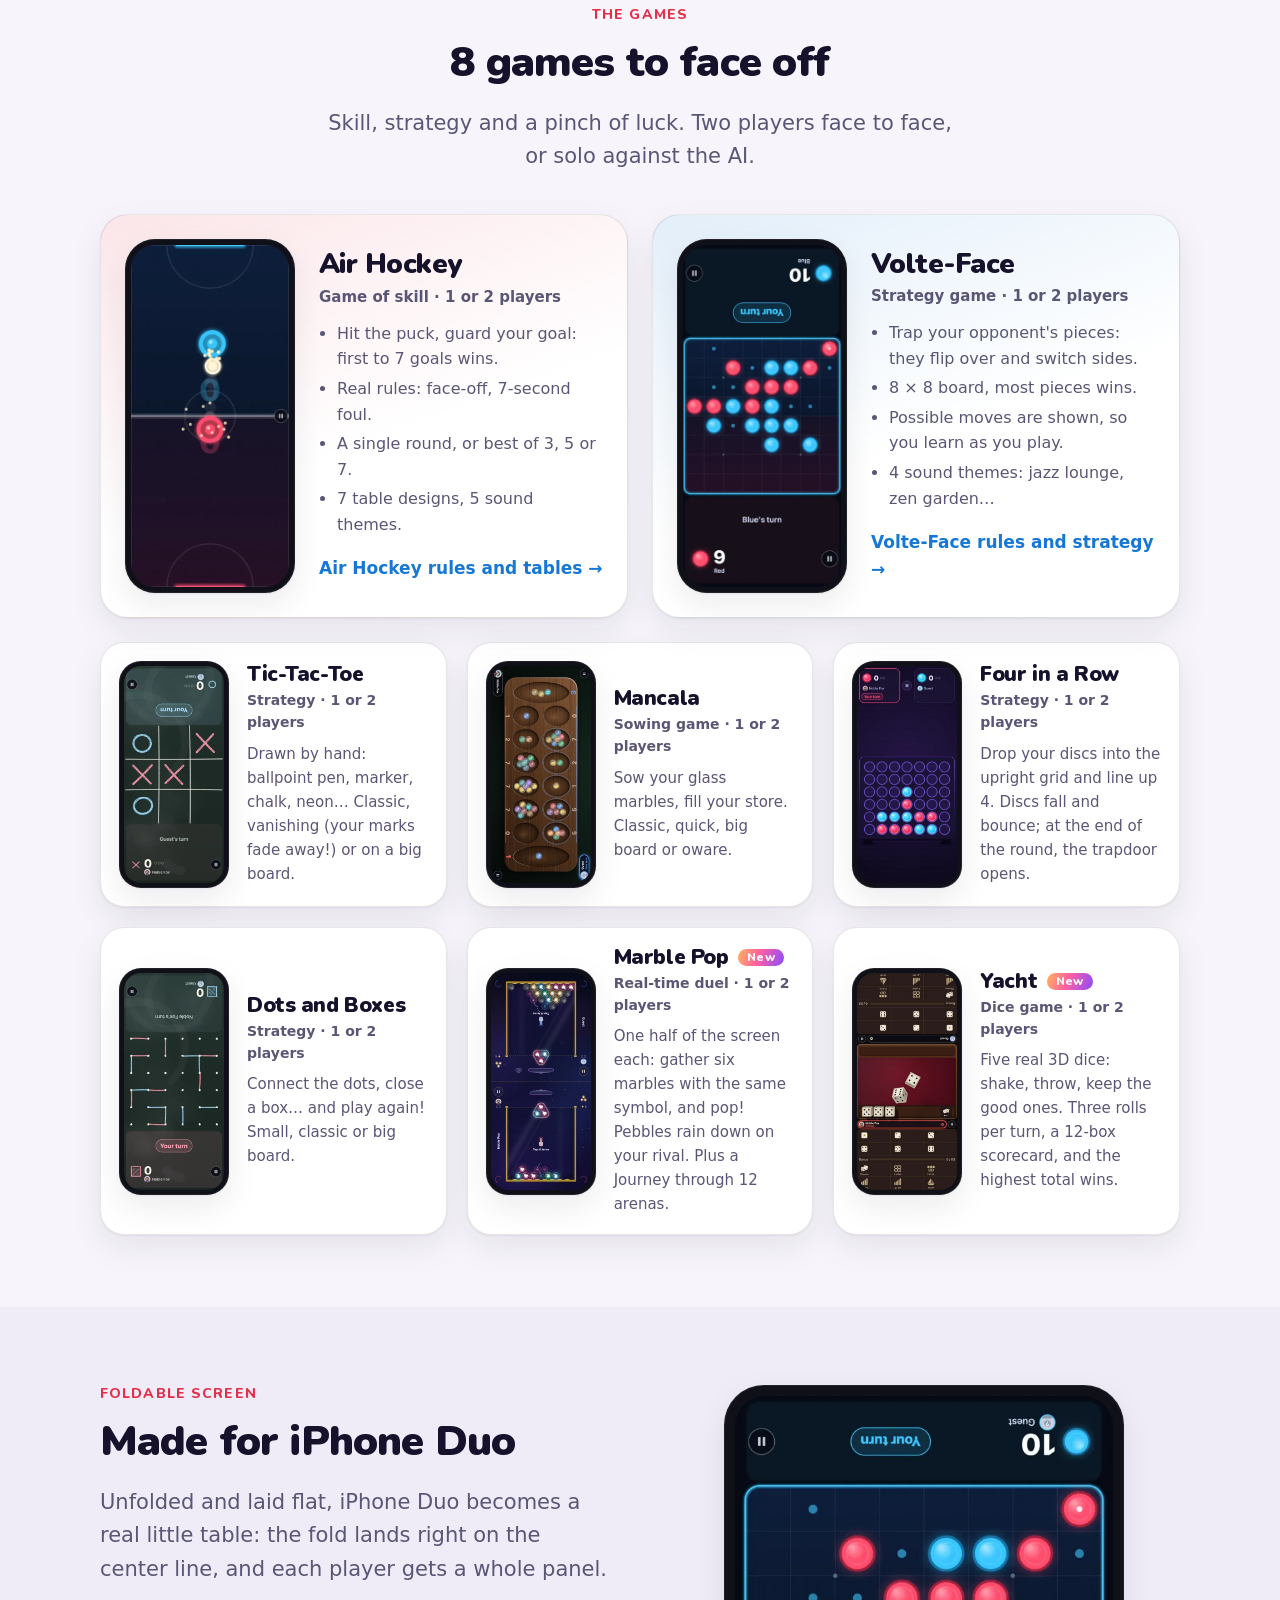
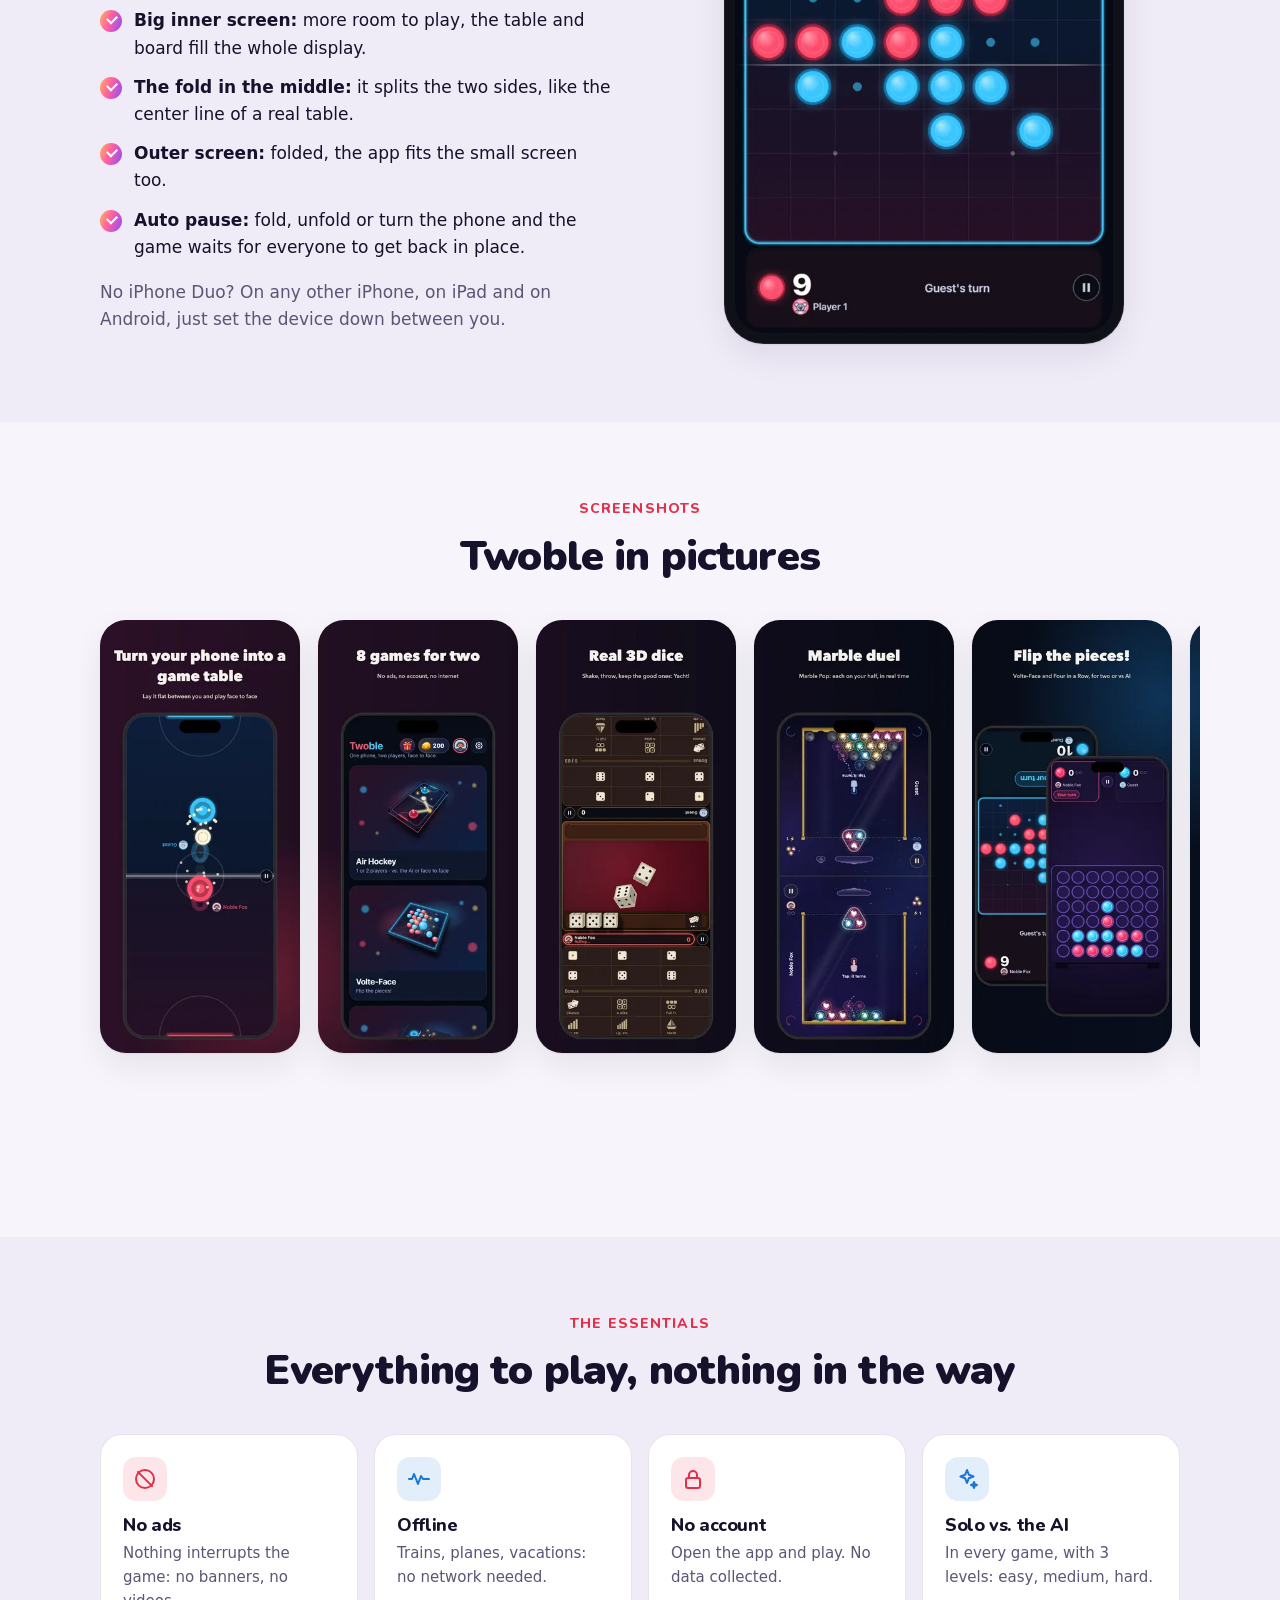
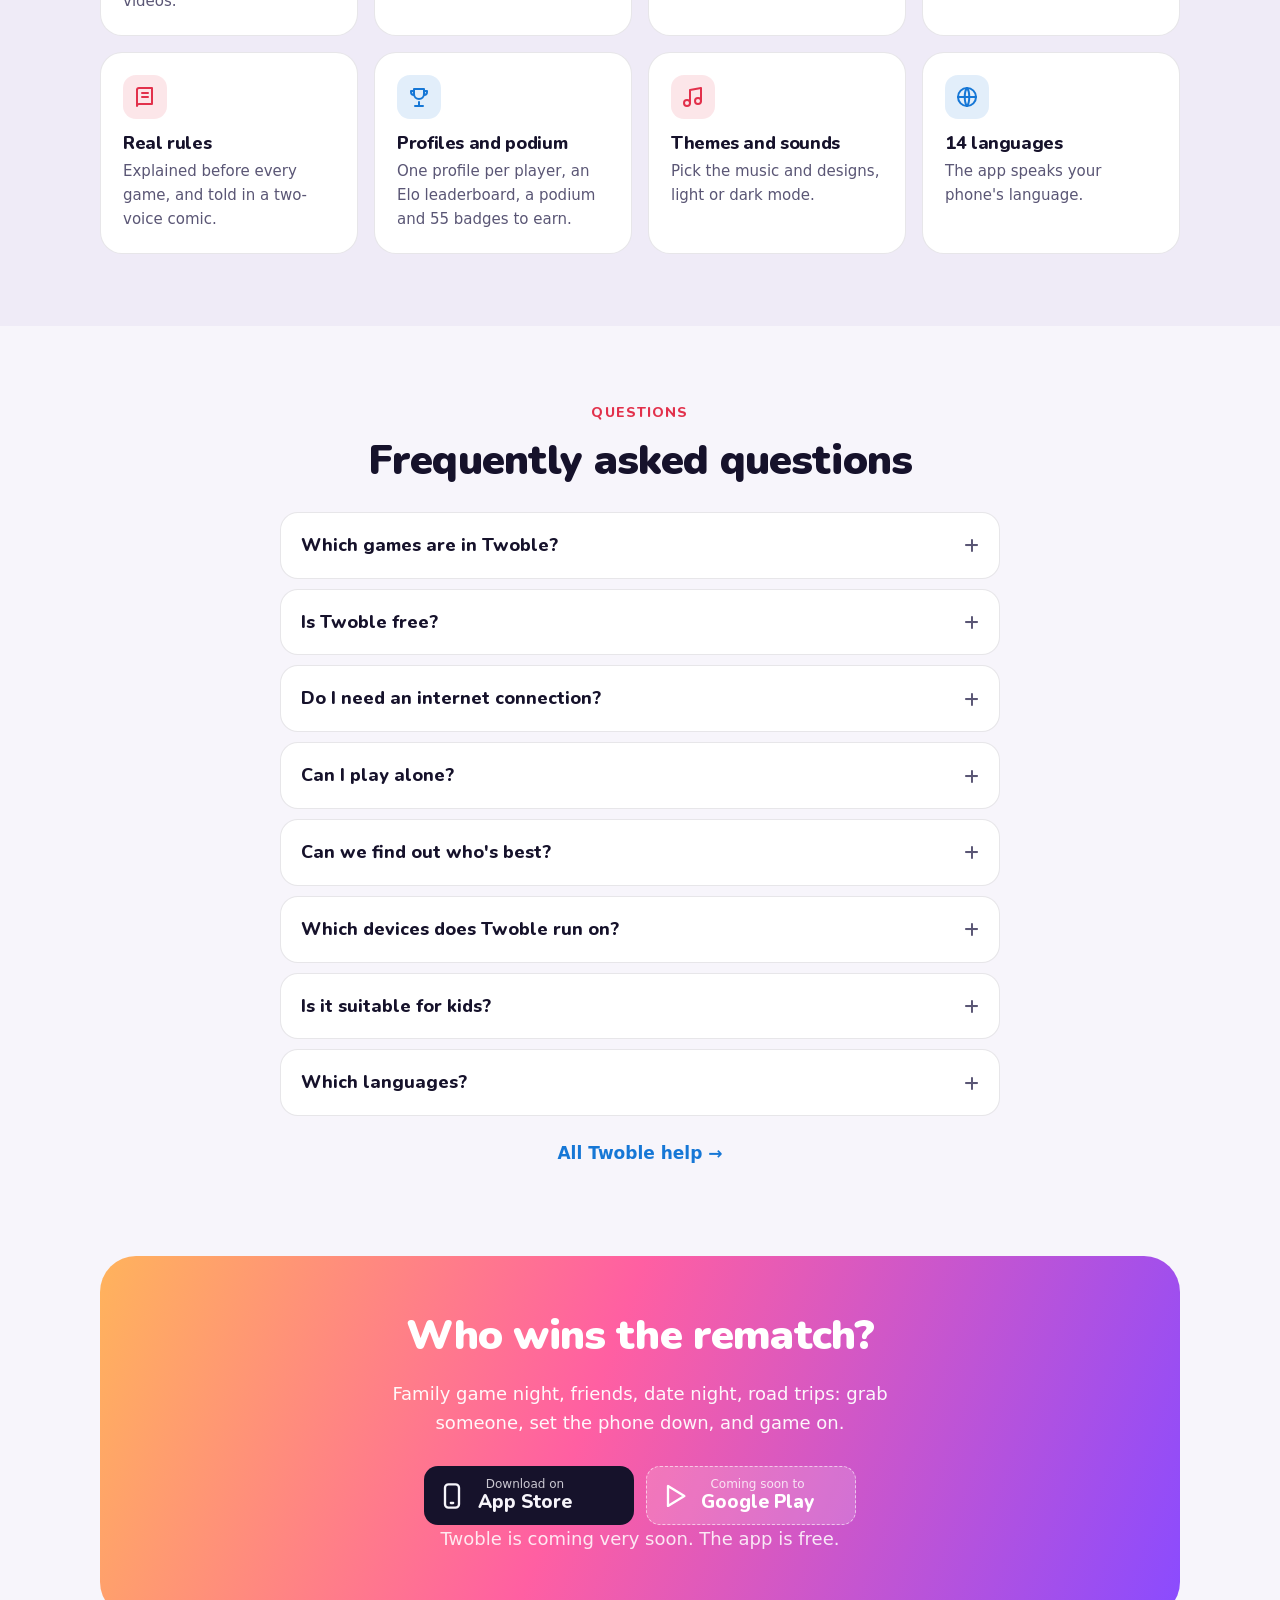
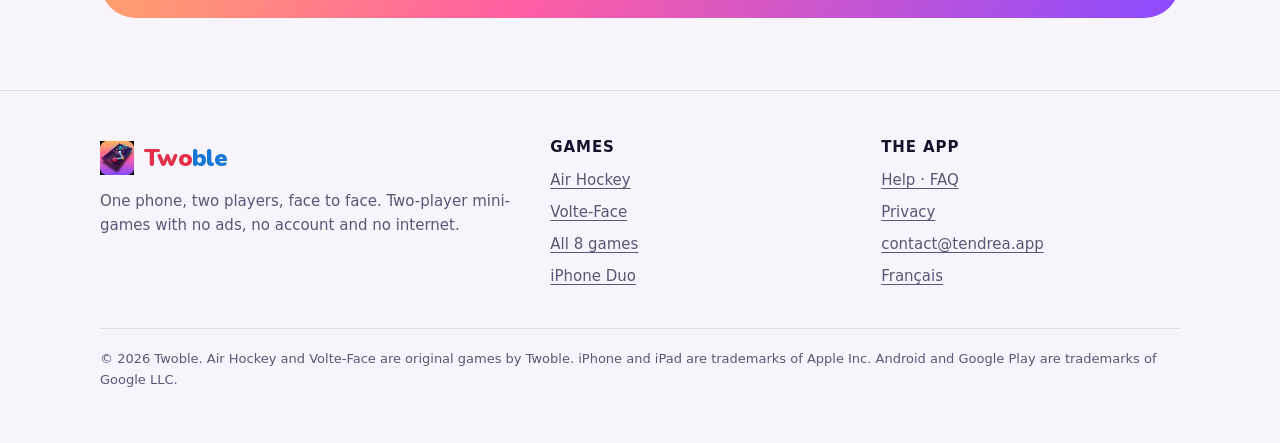
==== commit 9148ea9b: "Version 1.2 : 8 jeux (Billes, Yacht), galerie des nouvelles captures des stores, profils, podium et " ====
--- a/en/index.html
+++ b/en/index.html
@@ -4,7 +4,7 @@
 <meta charset="utf-8">
 <meta name="viewport" content="width=device-width, initial-scale=1, viewport-fit=cover">
 <title>Twoble: 2 player games on one phone, face to face</title>
-<meta name="description" content="Your phone becomes a game table: air hockey and Volte-Face, two players face to face or solo vs. the AI. Free, no ads, no account, offline.">
+<meta name="description" content="Your phone becomes a game table: 8 two-player games, face to face or solo vs. the AI. Air hockey, Volte-Face, Yacht, Marble Pop… Free, no ads, offline.">
 <link rel="canonical" href="https://me.bseb.it/twoble/en/">
 <link rel="alternate" hreflang="fr" href="https://me.bseb.it/twoble/">
 <link rel="alternate" hreflang="en" href="https://me.bseb.it/twoble/en/">
@@ -17,7 +17,7 @@
 <meta property="og:type" content="website">
 <meta property="og:site_name" content="Twoble">
 <meta property="og:title" content="Twoble: 2 player games on one phone, face to face">
-<meta property="og:description" content="Your phone becomes a game table: air hockey and Volte-Face, two players face to face or solo vs. the AI. Free, no ads, no account, offline.">
+<meta property="og:description" content="Your phone becomes a game table: 8 two-player games, face to face or solo vs. the AI. Air hockey, Volte-Face, Yacht, Marble Pop… Free, no ads, offline.">
 <meta property="og:url" content="https://me.bseb.it/twoble/en/">
 <meta property="og:image" content="https://me.bseb.it/twoble/assets/img/og-en.jpg">
 <meta property="og:image:width" content="1200">
@@ -30,8 +30,8 @@
 <link rel="icon" type="image/png" sizes="48x48" href="../favicon-48.png">
 <link rel="apple-touch-icon" href="../apple-touch-icon.png">
 <link rel="preload" href="../assets/fonts/nunito-latin.woff2" as="font" type="font/woff2" crossorigin>
-<link rel="stylesheet" href="../assets/site.css?v=2026-10-30">
-<script type="application/ld+json">{"@context":"https://schema.org","@graph":[{"@type":"WebSite","@id":"https://me.bseb.it/twoble/#website","name":"Twoble","url":"https://me.bseb.it/twoble/","inLanguage":["fr","en"]},{"@type":"WebPage","@id":"https://me.bseb.it/twoble/en/#webpage","url":"https://me.bseb.it/twoble/en/","name":"Twoble: 2 player games on one phone, face to face","description":"Your phone becomes a game table: air hockey and Volte-Face, two players face to face or solo vs. the AI. Free, no ads, no account, offline.","inLanguage":"en","isPartOf":{"@id":"https://me.bseb.it/twoble/#website"},"primaryImageOfPage":"https://me.bseb.it/twoble/assets/img/og-en.jpg","dateModified":"2026-10-30"},{"@type":"MobileApplication","@id":"https://me.bseb.it/twoble/#app","name":"Twoble","alternateName":"Twoble: Table for Two","description":"Your phone becomes a game table: air hockey and Volte-Face, two players face to face or solo vs. the AI. Free, no ads, no account, offline.","url":"https://me.bseb.it/twoble/en/","image":"https://me.bseb.it/twoble/assets/img/og-en.jpg","screenshot":["https://me.bseb.it/twoble/assets/img/en-store-01-table-640.webp","https://me.bseb.it/twoble/assets/img/en-store-02-six-jeux-640.webp","https://me.bseb.it/twoble/assets/img/en-store-03-volte-face-640.webp","https://me.bseb.it/twoble/assets/img/en-store-04-mancala-640.webp","https://me.bseb.it/twoble/assets/img/en-store-05-quatre-640.webp","https://me.bseb.it/twoble/assets/img/en-store-06-traces-640.webp","https://me.bseb.it/twoble/assets/img/en-store-07-profils-640.webp","https://me.bseb.it/twoble/assets/img/en-store-08-pepites-640.webp"],"applicationCategory":"GameApplication","applicationSubCategory":"Board games, two-player games","operatingSystem":"iOS 15+, iPadOS 15+, Android 7+","inLanguage":["fr","en","es","pt-BR","de","it","nl","pl","tr","ja","ko","zh-Hans","zh-Hant"],"contentRating":"4+","isAccessibleForFree":true,"offers":{"@type":"Offer","price":"0","priceCurrency":"EUR"},"installUrl":["https://apps.apple.com/app/id6828599340"]},{"@type":"FAQPage","mainEntity":[{"@type":"Question","name":"Is Twoble free?","acceptedAnswer":{"@type":"Answer","text":"Yes. Twoble is free and has no ads. No account needed."}},{"@type":"Question","name":"Do I need an internet connection?","acceptedAnswer":{"@type":"Answer","text":"No. Both games work completely offline: on the train, on a plane, on vacation or at the bottom of the garden."}},{"@type":"Question","name":"Can I play alone?","acceptedAnswer":{"@type":"Answer","text":"Yes. Air Hockey and Volte-Face can both be played against the AI, with three levels: easy, medium and hard."}},{"@type":"Question","name":"Which devices does Twoble run on?","acceptedAnswer":{"@type":"Answer","text":"iPhone and iPad (iOS 15 or later) and Android (Android 7 or later). The app is optimized for iPhone Duo and foldable phones."}},{"@type":"Question","name":"Is it suitable for kids?","acceptedAnswer":{"@type":"Answer","text":"Yes. The app is rated 4+, has no ads and collects no data. The rules are explained simply before every game, and Volte-Face shows the possible moves."}},{"@type":"Question","name":"Which languages?","acceptedAnswer":{"@type":"Answer","text":"13 languages: English, French, Spanish, Brazilian Portuguese, German, Italian, Dutch, Polish, Turkish, Japanese, Korean, Simplified Chinese and Traditional Chinese. The app follows your phone's language."}}]}]}</script>
+<link rel="stylesheet" href="../assets/site.css?v=2026-11-02">
+<script type="application/ld+json">{"@context":"https://schema.org","@graph":[{"@type":"WebSite","@id":"https://me.bseb.it/twoble/#website","name":"Twoble","url":"https://me.bseb.it/twoble/","inLanguage":["fr","en"]},{"@type":"WebPage","@id":"https://me.bseb.it/twoble/en/#webpage","url":"https://me.bseb.it/twoble/en/","name":"Twoble: 2 player games on one phone, face to face","description":"Your phone becomes a game table: 8 two-player games, face to face or solo vs. the AI. Air hockey, Volte-Face, Yacht, Marble Pop… Free, no ads, offline.","inLanguage":"en","isPartOf":{"@id":"https://me.bseb.it/twoble/#website"},"primaryImageOfPage":"https://me.bseb.it/twoble/assets/img/og-en.jpg","dateModified":"2026-11-02"},{"@type":"MobileApplication","@id":"https://me.bseb.it/twoble/#app","name":"Twoble","alternateName":"Twoble: Table for Two","description":"Your phone becomes a game table: 8 two-player games, face to face or solo vs. the AI. Air hockey, Volte-Face, Yacht, Marble Pop… Free, no ads, offline.","url":"https://me.bseb.it/twoble/en/","image":"https://me.bseb.it/twoble/assets/img/og-en.jpg","screenshot":["https://me.bseb.it/twoble/assets/img/en-store-01-table-640.webp","https://me.bseb.it/twoble/assets/img/en-store-02-huit-jeux-640.webp","https://me.bseb.it/twoble/assets/img/en-store-03-yacht-640.webp","https://me.bseb.it/twoble/assets/img/en-store-04-billes-640.webp","https://me.bseb.it/twoble/assets/img/en-store-05-volte-face-640.webp","https://me.bseb.it/twoble/assets/img/en-store-06-mancala-640.webp","https://me.bseb.it/twoble/assets/img/en-store-07-traces-640.webp","https://me.bseb.it/twoble/assets/img/en-store-08-profils-640.webp"],"applicationCategory":"GameApplication","applicationSubCategory":"Board games, two-player games","operatingSystem":"iOS 15+, iPadOS 15+, Android 7+","inLanguage":["fr","fr-CA","en","es","pt-BR","de","it","nl","pl","tr","ja","ko","zh-Hans","zh-Hant"],"contentRating":"4+","isAccessibleForFree":true,"offers":{"@type":"Offer","price":"0","priceCurrency":"EUR"},"installUrl":["https://apps.apple.com/app/id6828599340"]},{"@type":"FAQPage","mainEntity":[{"@type":"Question","name":"Which games are in Twoble?","acceptedAnswer":{"@type":"Answer","text":"8 two-player games: Air Hockey, Volte-Face (the piece-flipping game), Tic-Tac-Toe, Mancala, Four in a Row, Dots and Boxes, Marble Pop (a real-time duel of glass marbles) and Yacht (the dice game, with five 3D dice)."}},{"@type":"Question","name":"Is Twoble free?","acceptedAnswer":{"@type":"Answer","text":"Yes. Twoble is free and has no ads. No account needed."}},{"@type":"Question","name":"Do I need an internet connection?","acceptedAnswer":{"@type":"Answer","text":"No. All 8 games work completely offline: on the train, on a plane, on vacation or at the bottom of the garden."}},{"@type":"Question","name":"Can I play alone?","acceptedAnswer":{"@type":"Answer","text":"Yes. Every game can also be played against the AI, with three levels: easy, medium and hard."}},{"@type":"Question","name":"Can we find out who's best?","acceptedAnswer":{"@type":"Answer","text":"Yes. Each player gets a profile, a name and an avatar kept on the phone, with no account. Twoble counts wins and head-to-head records, keeps an Elo leaderboard and a podium, and there are 55 badges to earn as you play. On iPhone and iPad, badges can also become Game Center achievements if you like."}},{"@type":"Question","name":"Which devices does Twoble run on?","acceptedAnswer":{"@type":"Answer","text":"iPhone and iPad (iOS 15 or later) and Android (Android 7 or later). The app is optimized for iPhone Duo and foldable phones."}},{"@type":"Question","name":"Is it suitable for kids?","acceptedAnswer":{"@type":"Answer","text":"Yes. The app is rated 4+, has no ads and collects no data. The rules are explained simply before every game, a two-voice comic tells them too, and a help option can show the good moves."}},{"@type":"Question","name":"Which languages?","acceptedAnswer":{"@type":"Answer","text":"14 languages: English, French (France and Canada), Spanish, Brazilian Portuguese, German, Italian, Dutch, Polish, Turkish, Japanese, Korean, Simplified Chinese and Traditional Chinese. The app follows your phone's language."}}]}]}</script>
 </head>
 <body>
 <a class="skip" href="#main">Skip to content</a>
@@ -54,10 +54,10 @@
     <div>
       <span class="eyebrow">Two-player mini-games · iPhone, iPad, Android</span>
       <h1>Two-player games, <em>face to face</em>, on one phone</h1>
-      <p class="lead">Lay your phone flat between the two of you: it becomes a game table. Each player gets their own side of the screen, with scores facing the right way, and the game begins.</p>
+      <p class="lead">Lay your phone flat between the two of you: it becomes a game table. Eight games, each player on their own side of the screen, scores facing the right way, and the game begins.</p>
       <div class="stores"><a class="store" href="https://apps.apple.com/app/id6828599340"><svg viewBox="0 0 24 24" fill="none" stroke="currentColor" stroke-width="2" stroke-linecap="round" stroke-linejoin="round" aria-hidden="true"><rect x="6" y="2" width="12" height="20" rx="3"/><path d="M11 18h2"/></svg><span><small>Download on</small><strong>App Store</strong></span></a><span class="store soon"><svg viewBox="0 0 24 24" fill="none" stroke="currentColor" stroke-width="2" stroke-linecap="round" stroke-linejoin="round" aria-hidden="true"><path d="M6 3.5v17l14-8.5z"/></svg><span><small>Coming soon to</small><strong>Google Play</strong></span></span></div><p class="store-note">Twoble is coming very soon. The app is free.</p>
       <ul class="chips" aria-label="At a glance">
-        <li>Free</li><li>No ads</li><li>No account</li><li>Offline</li><li>13 languages</li>
+        <li>8 games</li><li>Free</li><li>No ads</li><li>No account</li><li>Offline</li><li>14 languages</li>
       </ul>
     </div>
     <div class="devices">
@@ -84,8 +84,8 @@
   <div class="wrap">
     <div class="center">
       <span class="eyebrow">The games</span>
-      <h2>Two games to face off</h2>
-      <p class="lead">A fast game of skill and a game of strategy. Two players face to face, or solo against the AI.</p>
+      <h2>8 games to face off</h2>
+      <p class="lead">Skill, strategy and a pinch of luck. Two players face to face, or solo against the AI.</p>
     </div>
     <div class="games">
       <article class="game red">
@@ -117,6 +117,56 @@
         </div>
       </article>
     </div>
+    <div class="minis">
+      <article class="mini">
+        <div class="phone "><img src="../assets/img/en-game-morpion-360.webp" srcset="../assets/img/en-game-morpion-360.webp 360w, ../assets/img/en-game-morpion-720.webp 720w" sizes="110px" width="360" height="780" alt="A game of tic-tac-toe drawn in chalk: Xs and Os on the grid" loading="lazy" decoding="async"></div>
+        <div>
+          <h3>Tic-Tac-Toe</h3>
+          <p class="tag">Strategy · 1 or 2 players</p>
+          <p>Drawn by hand: ballpoint pen, marker, chalk, neon… Classic, vanishing (your marks fade away!) or on a big board.</p>
+        </div>
+      </article>
+      <article class="mini">
+        <div class="phone "><img src="../assets/img/en-game-mancala-360.webp" srcset="../assets/img/en-game-mancala-360.webp 360w, ../assets/img/en-game-mancala-720.webp 720w" sizes="110px" width="360" height="780" alt="A wooden mancala board and its glass marbles in the middle of a game" loading="lazy" decoding="async"></div>
+        <div>
+          <h3>Mancala</h3>
+          <p class="tag">Sowing game · 1 or 2 players</p>
+          <p>Sow your glass marbles, fill your store. Classic, quick, big board or oware.</p>
+        </div>
+      </article>
+      <article class="mini">
+        <div class="phone "><img src="../assets/img/en-game-quatre-en-ligne-360.webp" srcset="../assets/img/en-game-quatre-en-ligne-360.webp 360w, ../assets/img/en-game-quatre-en-ligne-720.webp 720w" sizes="110px" width="360" height="780" alt="A Four in a Row grid with red and blue discs" loading="lazy" decoding="async"></div>
+        <div>
+          <h3>Four in a Row</h3>
+          <p class="tag">Strategy · 1 or 2 players</p>
+          <p>Drop your discs into the upright grid and line up 4. Discs fall and bounce; at the end of the round, the trapdoor opens.</p>
+        </div>
+      </article>
+      <article class="mini">
+        <div class="phone "><img src="../assets/img/en-game-pipopipette-360.webp" srcset="../assets/img/en-game-pipopipette-360.webp 360w, ../assets/img/en-game-pipopipette-720.webp 720w" sizes="110px" width="360" height="780" alt="A game of dots and boxes drawn in chalk: red and blue lines between the dots" loading="lazy" decoding="async"></div>
+        <div>
+          <h3>Dots and Boxes</h3>
+          <p class="tag">Strategy · 1 or 2 players</p>
+          <p>Connect the dots, close a box… and play again! Small, classic or big board.</p>
+        </div>
+      </article>
+      <article class="mini">
+        <div class="phone "><img src="../assets/img/en-game-billes-360.webp" srcset="../assets/img/en-game-billes-360.webp 360w, ../assets/img/en-game-billes-720.webp 720w" sizes="110px" width="360" height="780" alt="A Marble Pop duel: one jar of glass marbles per player, one on each side of the screen" loading="lazy" decoding="async"></div>
+        <div>
+          <h3>Marble Pop <span class="new">New</span></h3>
+          <p class="tag">Real-time duel · 1 or 2 players</p>
+          <p>One half of the screen each: gather six marbles with the same symbol, and pop! Pebbles rain down on your rival. Plus a Journey through 12 arenas.</p>
+        </div>
+      </article>
+      <article class="mini">
+        <div class="phone "><img src="../assets/img/en-game-yacht-360.webp" srcset="../assets/img/en-game-yacht-360.webp 360w, ../assets/img/en-game-yacht-720.webp 720w" sizes="110px" width="360" height="780" alt="A game of Yacht: 3D dice rolling on the tray, between the two players' scorecards" loading="lazy" decoding="async"></div>
+        <div>
+          <h3>Yacht <span class="new">New</span></h3>
+          <p class="tag">Dice game · 1 or 2 players</p>
+          <p>Five real 3D dice: shake, throw, keep the good ones. Three rolls per turn, a 12-box scorecard, and the highest total wins.</p>
+        </div>
+      </article>
+    </div>
   </div>
 </section>
 
@@ -146,14 +196,14 @@
     <h2>Twoble in pictures</h2>
   </div>
   <div class="gallery" tabindex="0" aria-label="Twoble screenshots">
-    <figure><img src="../assets/img/en-store-01-table-320.webp" srcset="../assets/img/en-store-01-table-320.webp 320w, ../assets/img/en-store-01-table-640.webp 640w" sizes="240px" width="320" height="694" alt="Your phone becomes a game table: air hockey" loading="lazy" decoding="async"></figure>
-    <figure><img src="../assets/img/en-store-02-six-jeux-320.webp" srcset="../assets/img/en-store-02-six-jeux-320.webp 320w, ../assets/img/en-store-02-six-jeux-640.webp 640w" sizes="240px" width="320" height="694" alt="6 games for two, no ads, no account, no internet" loading="lazy" decoding="async"></figure>
-    <figure><img src="../assets/img/en-store-03-volte-face-320.webp" srcset="../assets/img/en-store-03-volte-face-320.webp 320w, ../assets/img/en-store-03-volte-face-640.webp 640w" sizes="240px" width="320" height="694" alt="Flip the pieces: Volte-Face, two players or against the phone" loading="lazy" decoding="async"></figure>
-    <figure><img src="../assets/img/en-store-04-mancala-320.webp" srcset="../assets/img/en-store-04-mancala-320.webp 320w, ../assets/img/en-store-04-mancala-640.webp 640w" sizes="240px" width="320" height="694" alt="Mancala with real glass marbles" loading="lazy" decoding="async"></figure>
-    <figure><img src="../assets/img/en-store-05-quatre-320.webp" srcset="../assets/img/en-store-05-quatre-320.webp 320w, ../assets/img/en-store-05-quatre-640.webp 640w" sizes="240px" width="320" height="694" alt="Four in a Row: drop your discs, line up 4" loading="lazy" decoding="async"></figure>
-    <figure><img src="../assets/img/en-store-06-traces-320.webp" srcset="../assets/img/en-store-06-traces-320.webp 320w, ../assets/img/en-store-06-traces-640.webp 640w" sizes="240px" width="320" height="694" alt="Tic-tac-toe and dots and boxes, drawn by hand" loading="lazy" decoding="async"></figure>
-    <figure><img src="../assets/img/en-store-07-profils-320.webp" srcset="../assets/img/en-store-07-profils-320.webp 320w, ../assets/img/en-store-07-profils-640.webp 640w" sizes="240px" width="320" height="694" alt="Profiles, wins and an Elo leaderboard" loading="lazy" decoding="async"></figure>
-    <figure><img src="../assets/img/en-store-08-pepites-320.webp" srcset="../assets/img/en-store-08-pepites-320.webp 320w, ../assets/img/en-store-08-pepites-640.webp 640w" sizes="240px" width="320" height="694" alt="Earn gold nuggets to unlock avatars, themes and music" loading="lazy" decoding="async"></figure>
+    <figure><img src="../assets/img/en-store-01-table-320.webp" srcset="../assets/img/en-store-01-table-320.webp 320w, ../assets/img/en-store-01-table-640.webp 640w" sizes="240px" width="320" height="694" alt="Turn your phone into a game table: lay it flat between you and play face to face (air hockey)" loading="lazy" decoding="async"></figure>
+    <figure><img src="../assets/img/en-store-02-huit-jeux-320.webp" srcset="../assets/img/en-store-02-huit-jeux-320.webp 320w, ../assets/img/en-store-02-huit-jeux-640.webp 640w" sizes="240px" width="320" height="694" alt="8 games for two, no ads, no account, no internet" loading="lazy" decoding="async"></figure>
+    <figure><img src="../assets/img/en-store-03-yacht-320.webp" srcset="../assets/img/en-store-03-yacht-320.webp 320w, ../assets/img/en-store-03-yacht-640.webp 640w" sizes="240px" width="320" height="694" alt="Real 3D dice: shake, throw, keep the good ones in Yacht" loading="lazy" decoding="async"></figure>
+    <figure><img src="../assets/img/en-store-04-billes-320.webp" srcset="../assets/img/en-store-04-billes-320.webp 320w, ../assets/img/en-store-04-billes-640.webp 640w" sizes="240px" width="320" height="694" alt="Marble duel: Marble Pop, each on your half of the screen, in real time" loading="lazy" decoding="async"></figure>
+    <figure><img src="../assets/img/en-store-05-volte-face-320.webp" srcset="../assets/img/en-store-05-volte-face-320.webp 320w, ../assets/img/en-store-05-volte-face-640.webp 640w" sizes="240px" width="320" height="694" alt="Flip the pieces: Volte-Face and Four in a Row, for two or vs. the AI" loading="lazy" decoding="async"></figure>
+    <figure><img src="../assets/img/en-store-06-mancala-320.webp" srcset="../assets/img/en-store-06-mancala-320.webp 320w, ../assets/img/en-store-06-mancala-640.webp 640w" sizes="240px" width="320" height="694" alt="Real glass marbles: sow your marbles and fill your store in Mancala" loading="lazy" decoding="async"></figure>
+    <figure><img src="../assets/img/en-store-07-traces-320.webp" srcset="../assets/img/en-store-07-traces-320.webp 320w, ../assets/img/en-store-07-traces-640.webp 640w" sizes="240px" width="320" height="694" alt="Drawn by hand: tic-tac-toe and dots and boxes, just like on paper" loading="lazy" decoding="async"></figure>
+    <figure><img src="../assets/img/en-store-08-profils-320.webp" srcset="../assets/img/en-store-08-profils-320.webp 320w, ../assets/img/en-store-08-profils-640.webp 640w" sizes="240px" width="320" height="694" alt="Who's the best? Profiles, a podium and badges to earn" loading="lazy" decoding="async"></figure>
     <figure><div class="phone "><img src="../assets/img/en-hub-light-360.webp" srcset="../assets/img/en-hub-light-360.webp 360w, ../assets/img/en-hub-light-720.webp 720w" sizes="240px" width="360" height="780" alt="The Twoble home screen in light mode" loading="lazy" decoding="async"></div></figure>
   </div>
 </section>
@@ -168,11 +218,11 @@
       <div class="feature"><div class="ico"><svg viewBox="0 0 24 24" fill="none" stroke="currentColor" stroke-width="2" stroke-linecap="round" stroke-linejoin="round" aria-hidden="true"><path d="M4.9 4.9l14.2 14.2"/><circle cx="12" cy="12" r="9"/></svg></div><h3>No ads</h3><p>Nothing interrupts the game: no banners, no videos.</p></div>
       <div class="feature"><div class="ico"><svg viewBox="0 0 24 24" fill="none" stroke="currentColor" stroke-width="2" stroke-linecap="round" stroke-linejoin="round" aria-hidden="true"><path d="M2 12h3l2-5 4 10 3-8 2 3h6"/></svg></div><h3>Offline</h3><p>Trains, planes, vacations: no network needed.</p></div>
       <div class="feature"><div class="ico"><svg viewBox="0 0 24 24" fill="none" stroke="currentColor" stroke-width="2" stroke-linecap="round" stroke-linejoin="round" aria-hidden="true"><rect x="5" y="11" width="14" height="10" rx="2"/><path d="M8 11V8a4 4 0 0 1 8 0v3"/></svg></div><h3>No account</h3><p>Open the app and play. No data collected.</p></div>
-      <div class="feature"><div class="ico"><svg viewBox="0 0 24 24" fill="none" stroke="currentColor" stroke-width="2" stroke-linecap="round" stroke-linejoin="round" aria-hidden="true"><path d="M12 3l1.8 4.7L18.5 9.5l-4.7 1.8L12 16l-1.8-4.7L5.5 9.5l4.7-1.8z"/><path d="M19 15l.8 2.2L22 18l-2.2.8L19 21l-.8-2.2L16 18l2.2-.8z"/></svg></div><h3>Solo vs. the AI</h3><p>In both games, with 3 levels: easy, medium, hard.</p></div>
-      <div class="feature"><div class="ico"><svg viewBox="0 0 24 24" fill="none" stroke="currentColor" stroke-width="2" stroke-linecap="round" stroke-linejoin="round" aria-hidden="true"><path d="M4 5a2 2 0 0 1 2-2h13v16H6a2 2 0 0 0-2 2z"/><path d="M4 19V5M9 8h6M9 12h6"/></svg></div><h3>Real rules</h3><p>Explained before every game, even for young kids.</p></div>
-      <div class="feature"><div class="ico"><svg viewBox="0 0 24 24" fill="none" stroke="currentColor" stroke-width="2" stroke-linecap="round" stroke-linejoin="round" aria-hidden="true"><circle cx="12" cy="12" r="9"/><path d="M12 3a9 9 0 0 0 0 18z" fill="currentColor"/></svg></div><h3>Light or dark</h3><p>The app follows your phone's appearance, or your choice.</p></div>
-      <div class="feature"><div class="ico"><svg viewBox="0 0 24 24" fill="none" stroke="currentColor" stroke-width="2" stroke-linecap="round" stroke-linejoin="round" aria-hidden="true"><path d="M9 18V5l11-2v13"/><circle cx="6" cy="18" r="3"/><circle cx="17" cy="16" r="3"/></svg></div><h3>Sound themes</h3><p>Pick the music for each game, with three volumes: music, ambience, effects.</p></div>
-      <div class="feature"><div class="ico"><svg viewBox="0 0 24 24" fill="none" stroke="currentColor" stroke-width="2" stroke-linecap="round" stroke-linejoin="round" aria-hidden="true"><circle cx="12" cy="12" r="9"/><path d="M3 12h18M12 3c3 3.5 3 14.5 0 18M12 3c-3 3.5-3 14.5 0 18"/></svg></div><h3>13 languages</h3><p>The app speaks your phone's language.</p></div>
+      <div class="feature"><div class="ico"><svg viewBox="0 0 24 24" fill="none" stroke="currentColor" stroke-width="2" stroke-linecap="round" stroke-linejoin="round" aria-hidden="true"><path d="M12 3l1.8 4.7L18.5 9.5l-4.7 1.8L12 16l-1.8-4.7L5.5 9.5l4.7-1.8z"/><path d="M19 15l.8 2.2L22 18l-2.2.8L19 21l-.8-2.2L16 18l2.2-.8z"/></svg></div><h3>Solo vs. the AI</h3><p>In every game, with 3 levels: easy, medium, hard.</p></div>
+      <div class="feature"><div class="ico"><svg viewBox="0 0 24 24" fill="none" stroke="currentColor" stroke-width="2" stroke-linecap="round" stroke-linejoin="round" aria-hidden="true"><path d="M4 5a2 2 0 0 1 2-2h13v16H6a2 2 0 0 0-2 2z"/><path d="M4 19V5M9 8h6M9 12h6"/></svg></div><h3>Real rules</h3><p>Explained before every game, and told in a two-voice comic.</p></div>
+      <div class="feature"><div class="ico"><svg viewBox="0 0 24 24" fill="none" stroke="currentColor" stroke-width="2" stroke-linecap="round" stroke-linejoin="round" aria-hidden="true"><path d="M8 21h8M12 17v4M7 4h10v5a5 5 0 0 1-10 0z"/><path d="M17 6h3v1a3 3 0 0 1-3 3M7 6H4v1a3 3 0 0 0 3 3"/></svg></div><h3>Profiles and podium</h3><p>One profile per player, an Elo leaderboard, a podium and 55 badges to earn.</p></div>
+      <div class="feature"><div class="ico"><svg viewBox="0 0 24 24" fill="none" stroke="currentColor" stroke-width="2" stroke-linecap="round" stroke-linejoin="round" aria-hidden="true"><path d="M9 18V5l11-2v13"/><circle cx="6" cy="18" r="3"/><circle cx="17" cy="16" r="3"/></svg></div><h3>Themes and sounds</h3><p>Pick the music and designs, light or dark mode.</p></div>
+      <div class="feature"><div class="ico"><svg viewBox="0 0 24 24" fill="none" stroke="currentColor" stroke-width="2" stroke-linecap="round" stroke-linejoin="round" aria-hidden="true"><circle cx="12" cy="12" r="9"/><path d="M3 12h18M12 3c3 3.5 3 14.5 0 18M12 3c-3 3.5-3 14.5 0 18"/></svg></div><h3>14 languages</h3><p>The app speaks your phone's language.</p></div>
     </div>
   </div>
 </section>
@@ -183,7 +233,7 @@
       <span class="eyebrow">Questions</span>
       <h2>Frequently asked questions</h2>
     </div>
-    <div class="faq"><details><summary>Is Twoble free?</summary><div><p>Yes. Twoble is free and has no ads. No account needed.</p></div></details><details><summary>Do I need an internet connection?</summary><div><p>No. Both games work completely offline: on the train, on a plane, on vacation or at the bottom of the garden.</p></div></details><details><summary>Can I play alone?</summary><div><p>Yes. Air Hockey and Volte-Face can both be played against the AI, with three levels: easy, medium and hard.</p></div></details><details><summary>Which devices does Twoble run on?</summary><div><p>iPhone and iPad (iOS 15 or later) and Android (Android 7 or later). The app is optimized for iPhone Duo and foldable phones.</p></div></details><details><summary>Is it suitable for kids?</summary><div><p>Yes. The app is rated 4+, has no ads and collects no data. The rules are explained simply before every game, and Volte-Face shows the possible moves.</p></div></details><details><summary>Which languages?</summary><div><p>13 languages: English, French, Spanish, Brazilian Portuguese, German, Italian, Dutch, Polish, Turkish, Japanese, Korean, Simplified Chinese and Traditional Chinese. The app follows your phone's language.</p></div></details></div>
+    <div class="faq"><details><summary>Which games are in Twoble?</summary><div><p>8 two-player games: Air Hockey, Volte-Face (the piece-flipping game), Tic-Tac-Toe, Mancala, Four in a Row, Dots and Boxes, Marble Pop (a real-time duel of glass marbles) and Yacht (the dice game, with five 3D dice).</p></div></details><details><summary>Is Twoble free?</summary><div><p>Yes. Twoble is free and has no ads. No account needed.</p></div></details><details><summary>Do I need an internet connection?</summary><div><p>No. All 8 games work completely offline: on the train, on a plane, on vacation or at the bottom of the garden.</p></div></details><details><summary>Can I play alone?</summary><div><p>Yes. Every game can also be played against the AI, with three levels: easy, medium and hard.</p></div></details><details><summary>Can we find out who's best?</summary><div><p>Yes. Each player gets a profile, a name and an avatar kept on the phone, with no account. Twoble counts wins and head-to-head records, keeps an Elo leaderboard and a podium, and there are 55 badges to earn as you play. On iPhone and iPad, badges can also become Game Center achievements if you like.</p></div></details><details><summary>Which devices does Twoble run on?</summary><div><p>iPhone and iPad (iOS 15 or later) and Android (Android 7 or later). The app is optimized for iPhone Duo and foldable phones.</p></div></details><details><summary>Is it suitable for kids?</summary><div><p>Yes. The app is rated 4+, has no ads and collects no data. The rules are explained simply before every game, a two-voice comic tells them too, and a help option can show the good moves.</p></div></details><details><summary>Which languages?</summary><div><p>14 languages: English, French (France and Canada), Spanish, Brazilian Portuguese, German, Italian, Dutch, Polish, Turkish, Japanese, Korean, Simplified Chinese and Traditional Chinese. The app follows your phone's language.</p></div></details></div>
     <p class="center" style="margin-top:24px"><a class="more" href="support.html">All Twoble help</a></p>
   </div>
 </section>
@@ -209,6 +259,7 @@
       <ul>
         <li><a href="air-hockey.html">Air Hockey</a></li>
         <li><a href="volte-face.html">Volte-Face</a></li>
+        <li><a href="./#games">All 8 games</a></li>
         <li><a href="./#iphone-duo">iPhone Duo</a></li>
       </ul>
     </div>
--- a/assets/site.css
+++ b/assets/site.css
@@ -199,6 +199,20 @@
   .game { grid-template-columns: 1fr; }
   .game .phone { width: 150px; margin: 0 auto; }
 }
+/* Small game cards (the games without a page of their own) */
+.minis { display: grid; grid-template-columns: repeat(3, 1fr); gap: 20px; margin-top: 24px; }
+.mini { display: grid; grid-template-columns: 110px 1fr; gap: 18px; align-items: center; background: var(--surface); border: 1px solid var(--line);
+  border-radius: 24px; padding: 18px; box-shadow: var(--shadow); min-width: 0; }
+.mini .phone { width: 110px; padding: 5px; border-radius: 22px; }
+.mini .phone img { border-radius: 17px; }
+.mini h3 { font-size: 21px; font-weight: 900; margin-bottom: 2px; }
+.mini .tag { font-weight: 700; color: var(--muted); font-size: 14px; margin: 0 0 8px; }
+.mini p { margin: 0; color: var(--muted); font-size: 15px; }
+.mini .new { display: inline-block; vertical-align: 3px; margin-left: 4px; padding: 2px 9px; border-radius: 99px; background: var(--sunset); color: #fff;
+  font-size: 12px; font-weight: 800; letter-spacing: .02em; }
+@media (max-width: 1100px) { .minis { grid-template-columns: 1fr 1fr; } }
+@media (max-width: 700px) { .minis { grid-template-columns: 1fr; } }
+@media (max-width: 380px) { .mini { grid-template-columns: 90px 1fr; gap: 14px; padding: 14px; } .mini .phone { width: 90px; } }
 
 /* Split feature (text + image) */
 .split { display: grid; grid-template-columns: 1fr 1fr; gap: 56px; align-items: center; }
